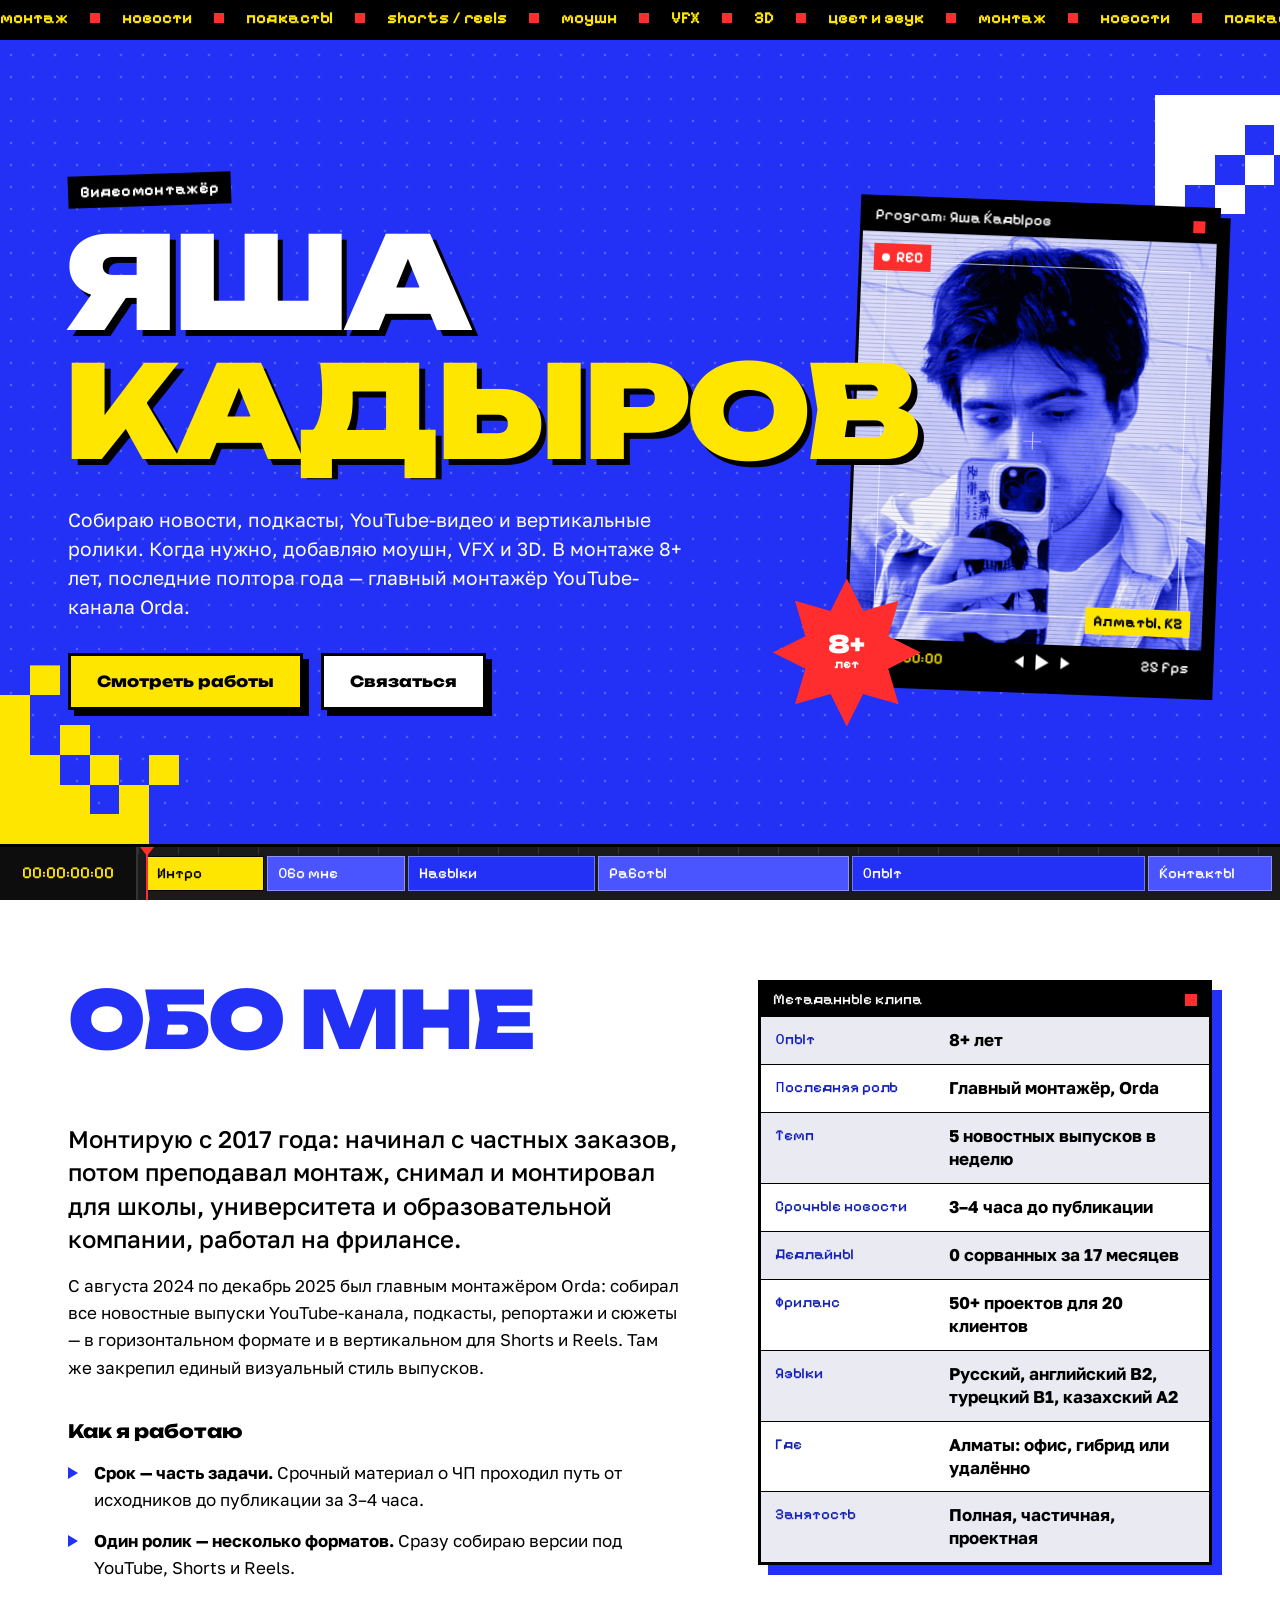
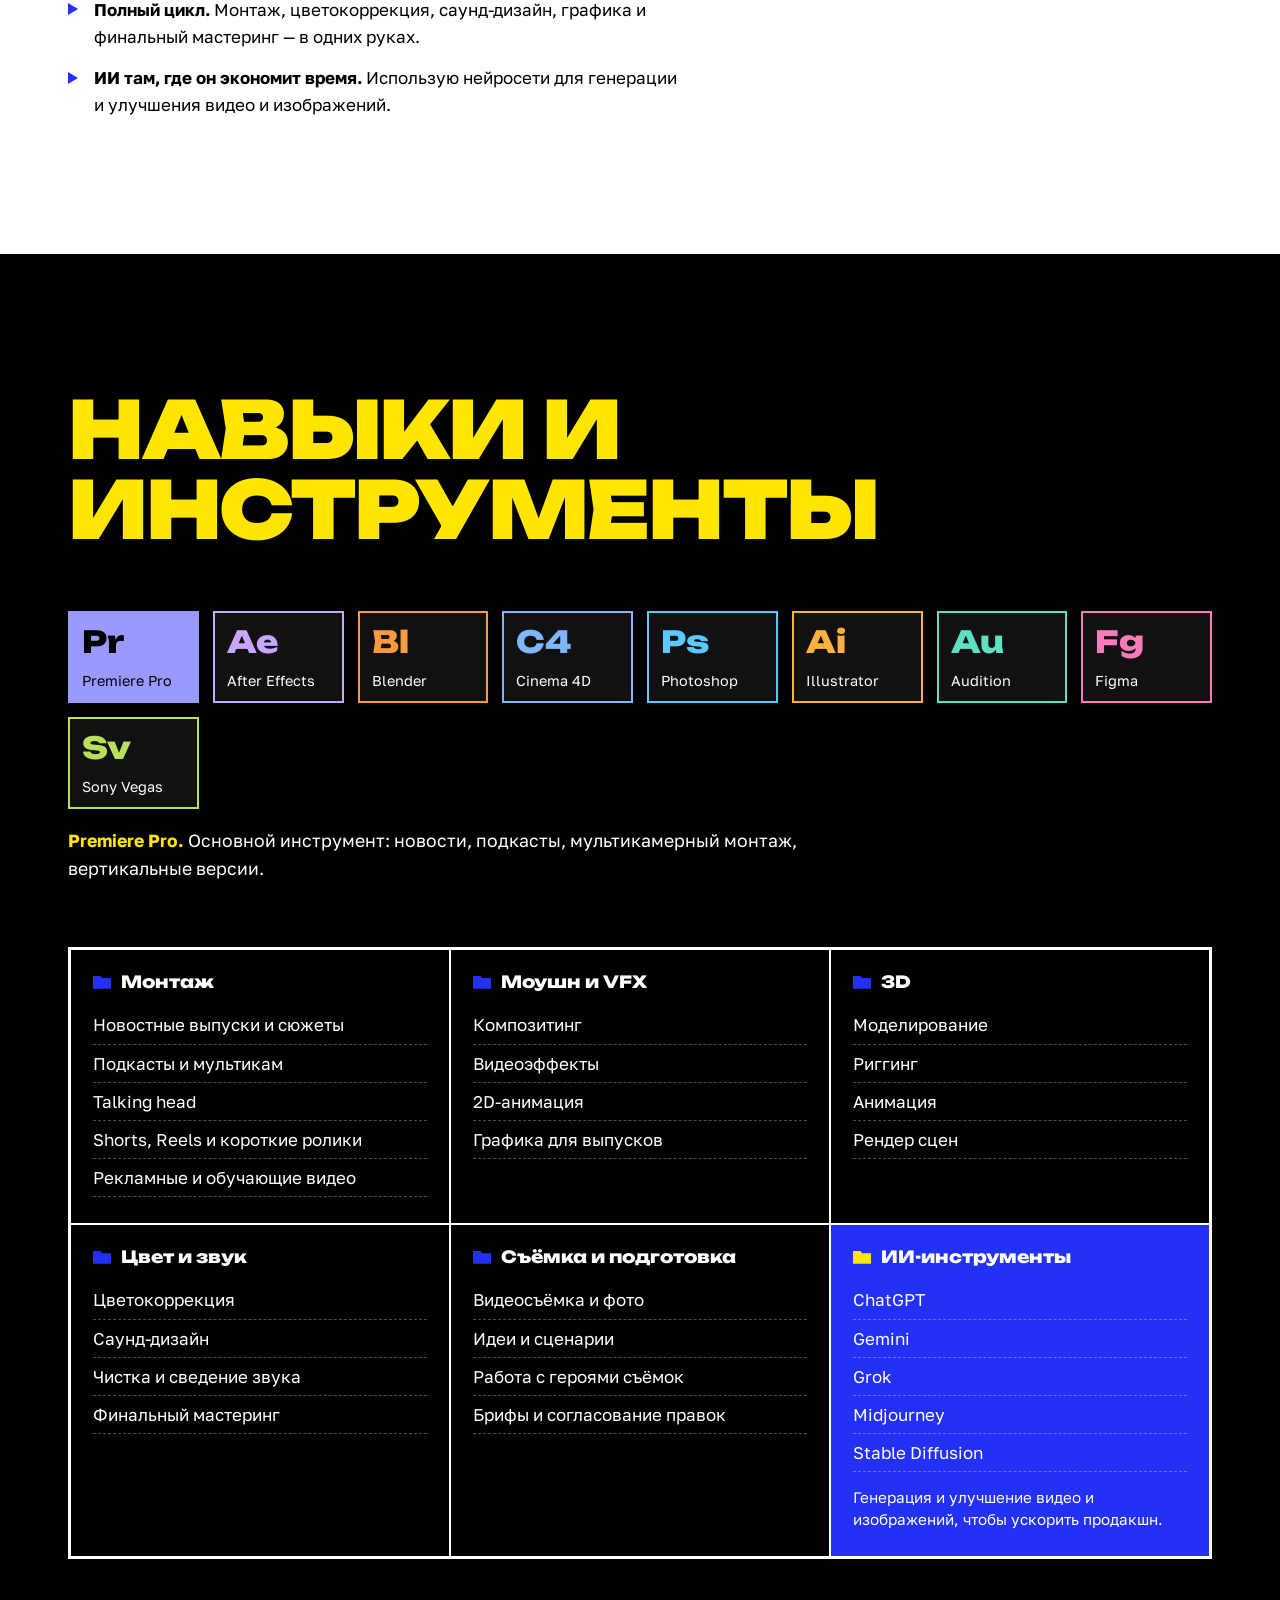
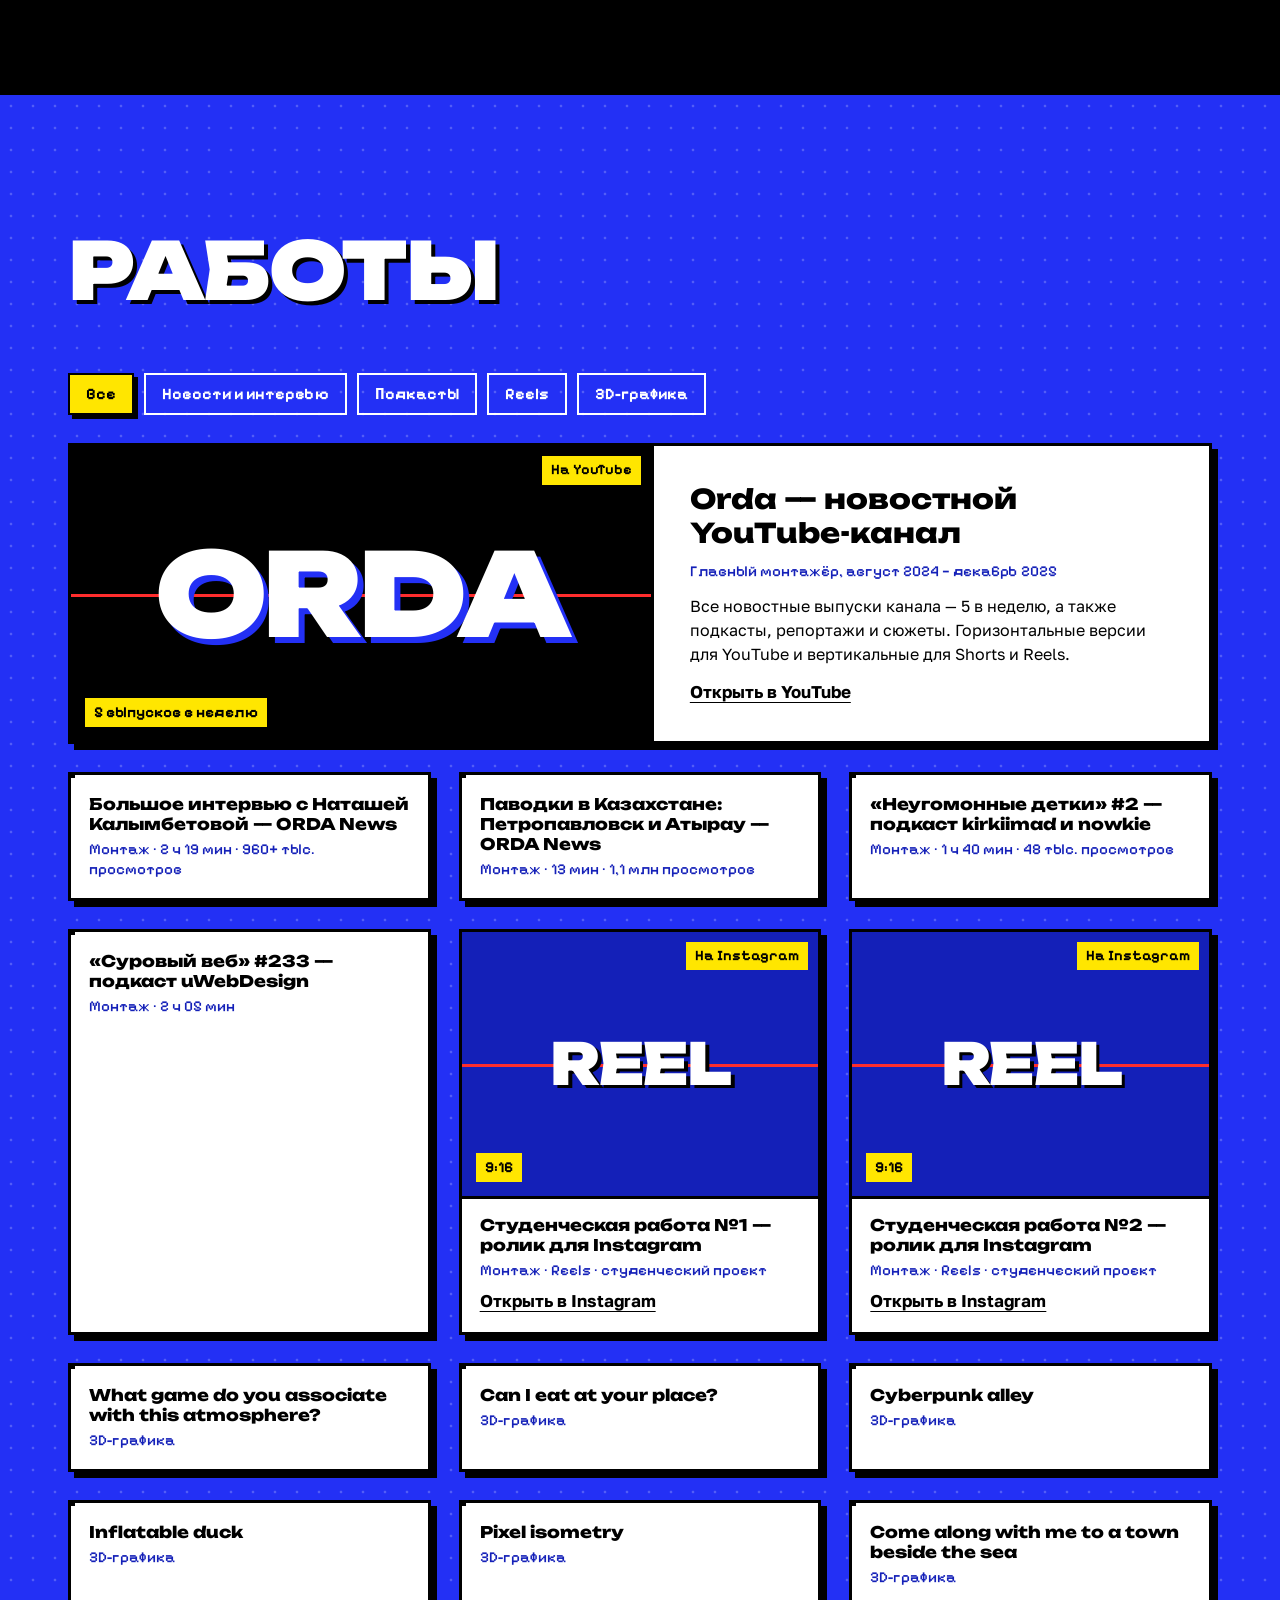
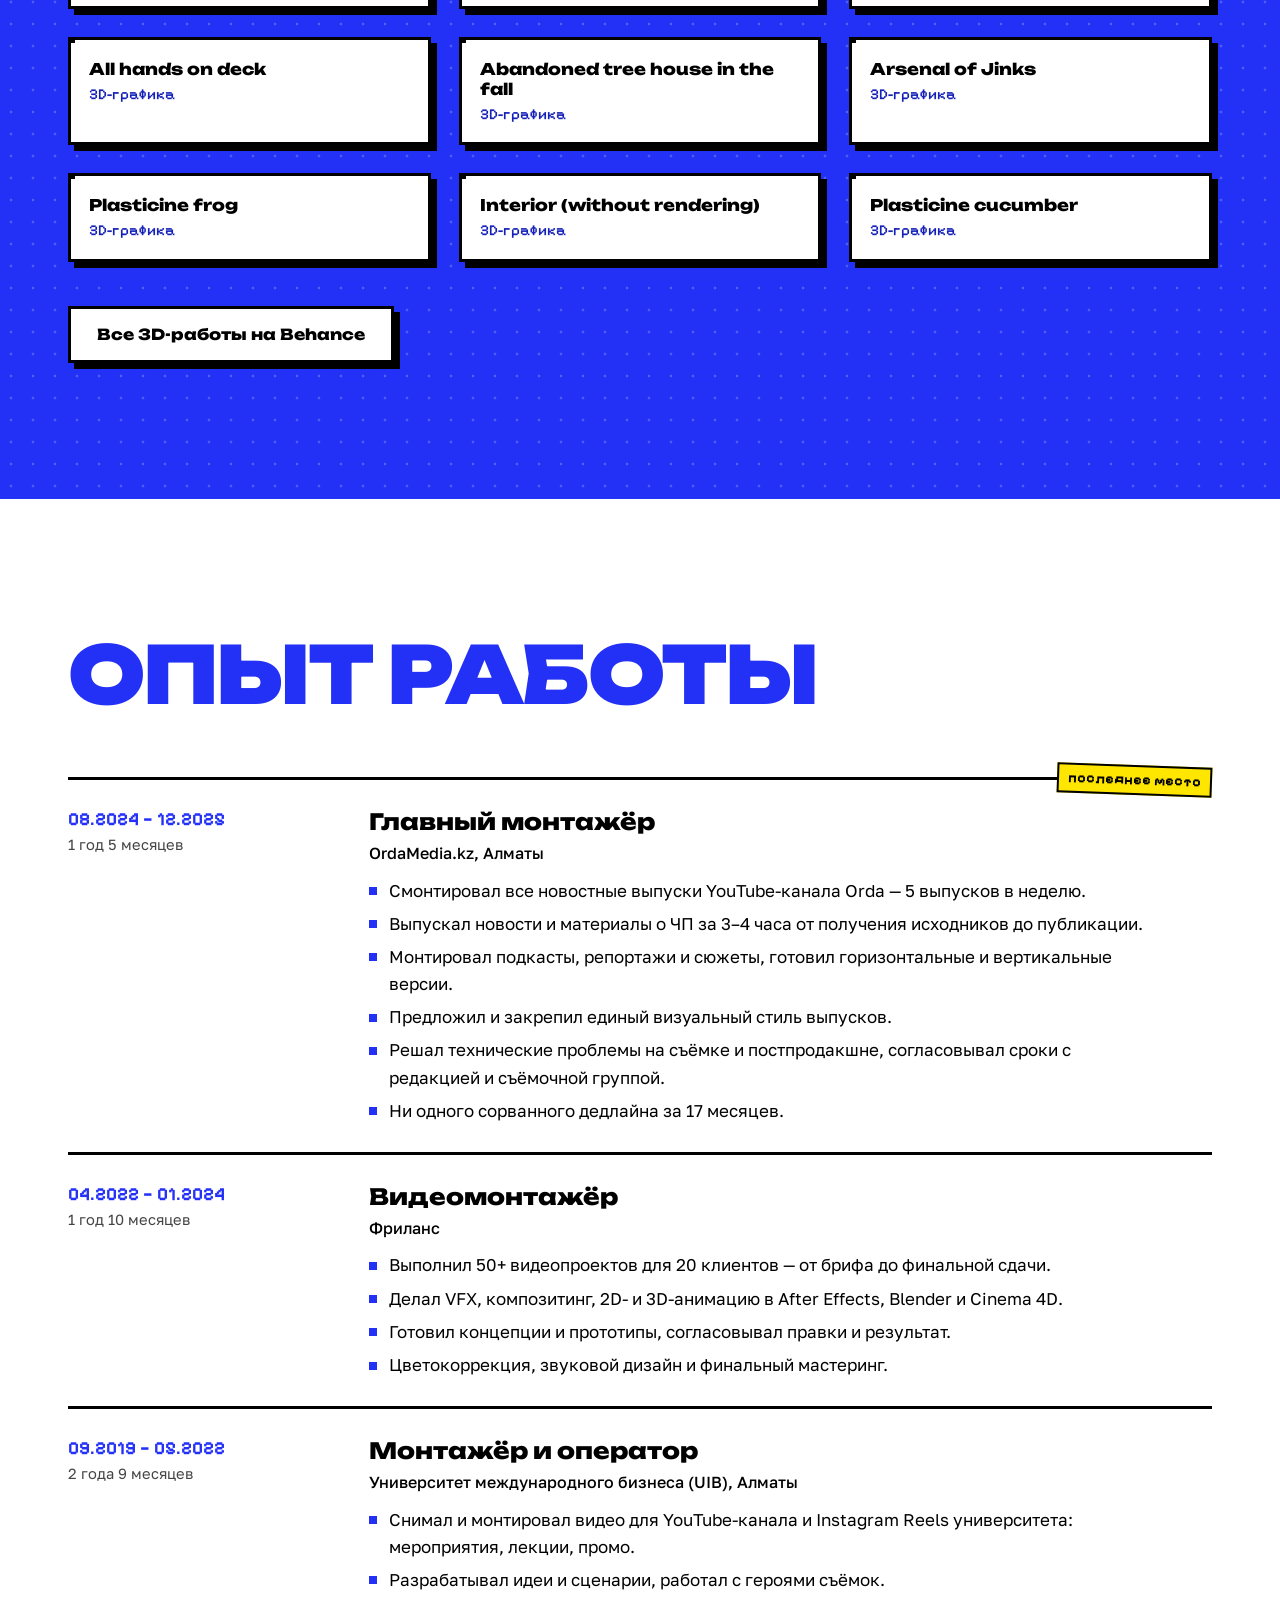
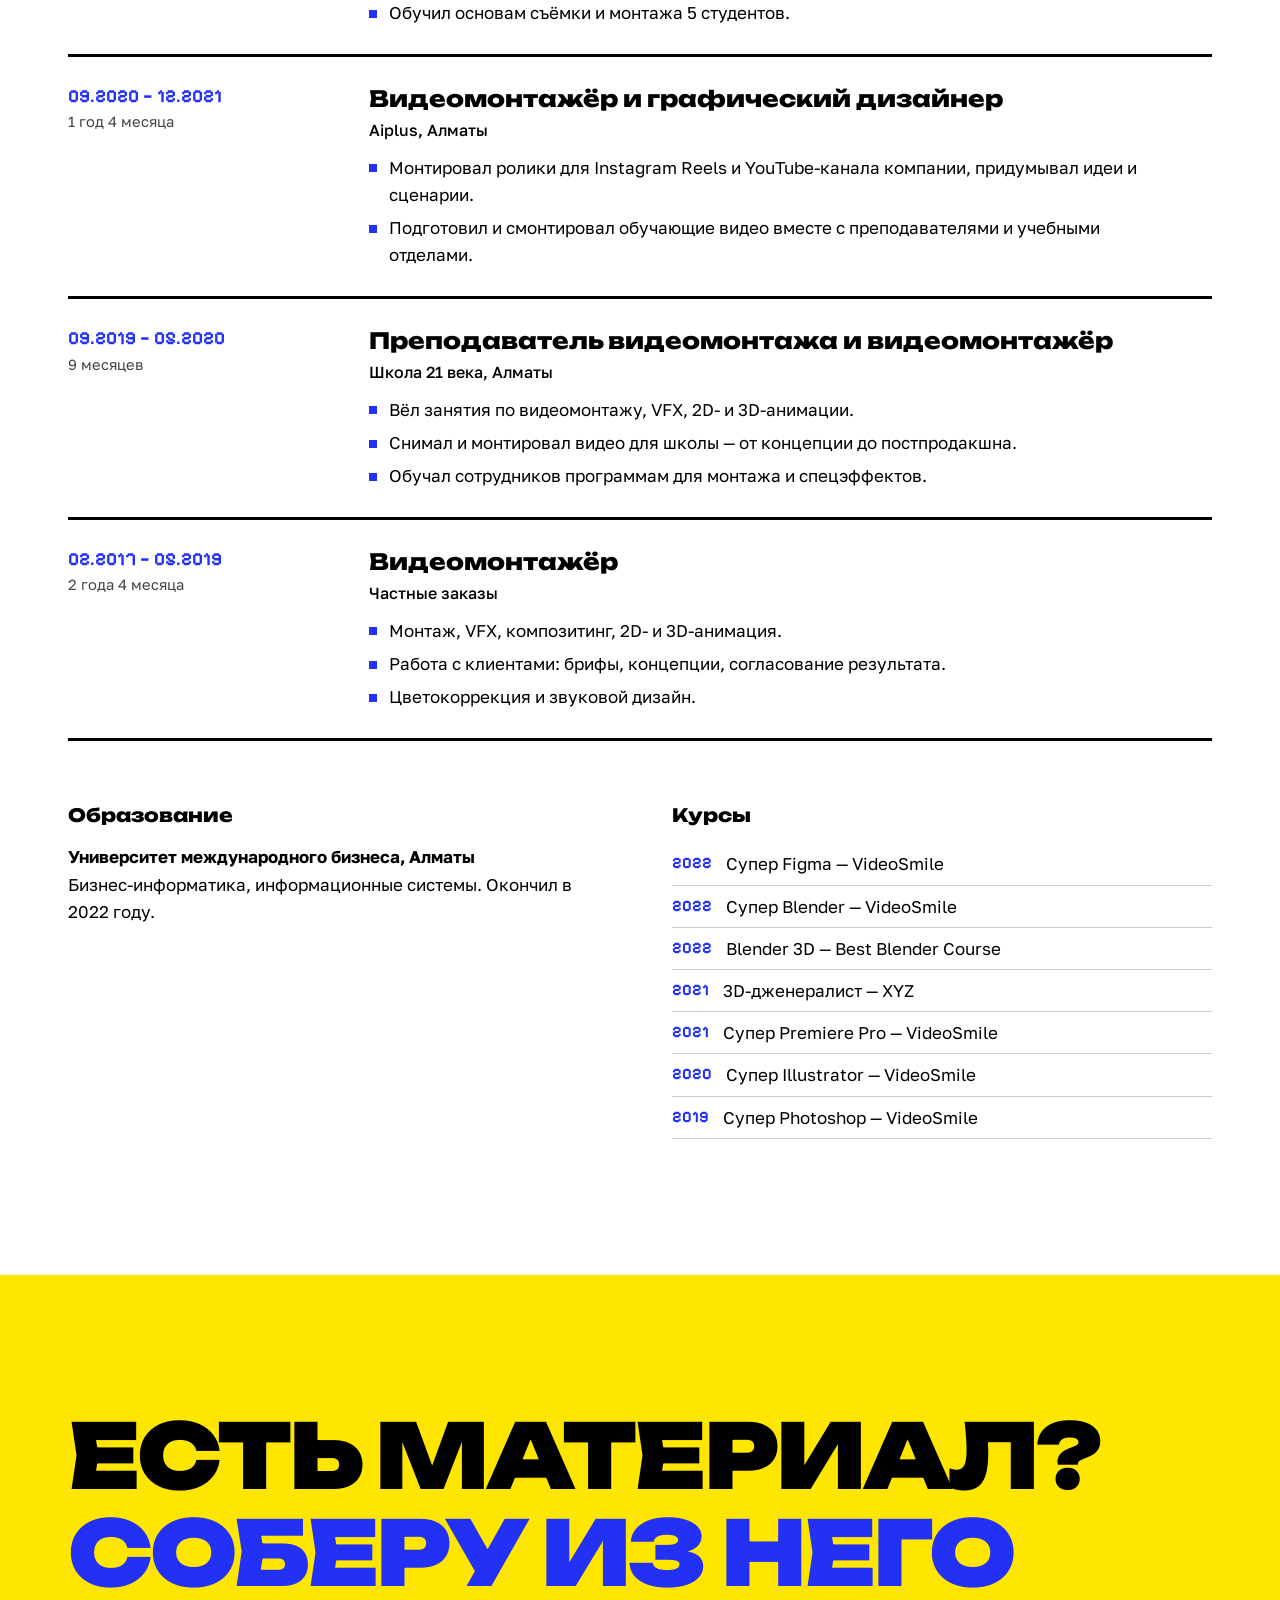
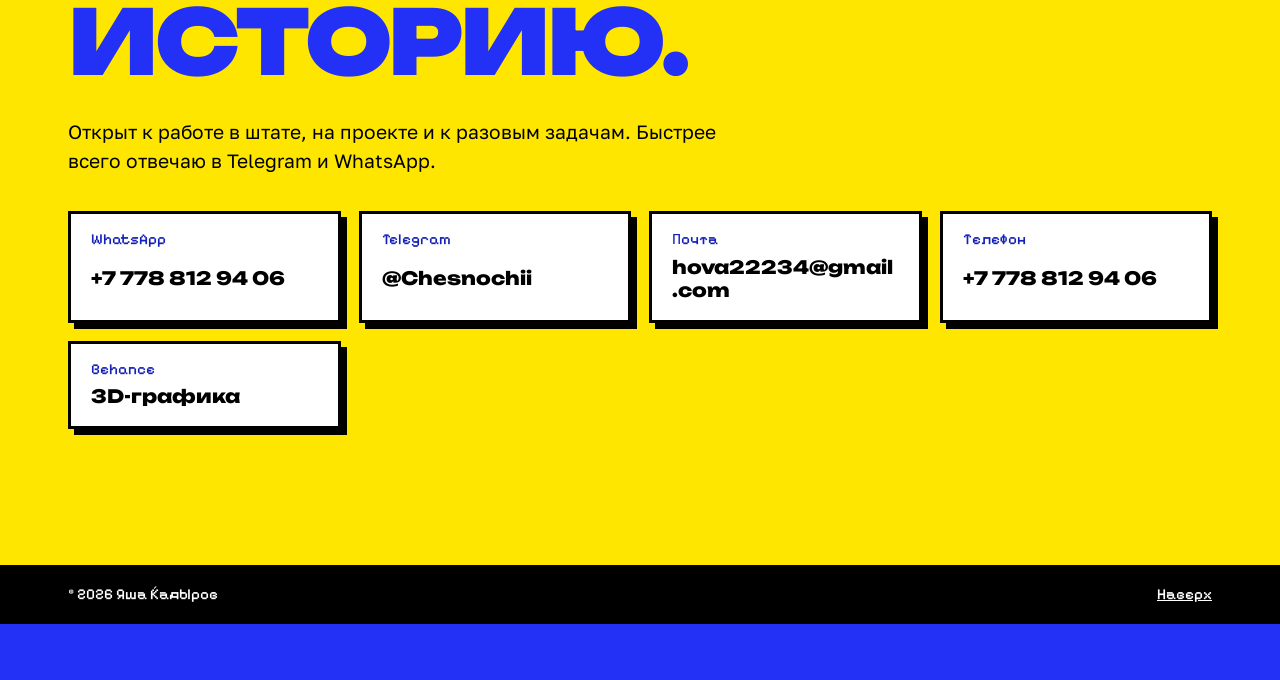
==== index.html @ f899eff4 "Add files via upload" ====
<!DOCTYPE html>
<html lang="ru">
<head>
  <meta charset="utf-8">
  <meta name="viewport" content="width=device-width, initial-scale=1">
  <title>Яша Кадыров — видеомонтажёр, Алматы</title>
  <meta name="description" content="Видеомонтажёр с опытом 8+ лет: новости, подкасты, YouTube, Shorts и Reels, моушн, VFX и 3D. Premiere Pro, After Effects, Blender. Алматы, удалённо.">
  <meta name="author" content="Яша Кадыров">
  <meta name="theme-color" content="#2330F5">

  <!-- После публикации замените https://example.com/ на адрес сайта (см. README, шаг «После публикации») -->
  <link rel="canonical" href="https://example.com/">
  <meta property="og:type" content="website">
  <meta property="og:locale" content="ru_RU">
  <meta property="og:title" content="Яша Кадыров — видеомонтажёр">
  <meta property="og:description" content="Новости, подкасты, YouTube, Shorts и Reels, моушн, VFX и 3D. 8+ лет в монтаже.">
  <meta property="og:url" content="https://example.com/">
  <meta property="og:image" content="https://example.com/assets/img/og.jpg">
  <meta property="og:image:width" content="1200">
  <meta property="og:image:height" content="630">
  <meta name="twitter:card" content="summary_large_image">

  <link rel="icon" href="favicon.svg" type="image/svg+xml">
  <link rel="icon" href="assets/img/favicon-32.png" sizes="32x32" type="image/png">
  <link rel="apple-touch-icon" href="assets/img/apple-touch-icon.png">

  <link rel="preconnect" href="https://fonts.googleapis.com">
  <link rel="preconnect" href="https://fonts.gstatic.com" crossorigin>
  <link href="https://fonts.googleapis.com/css2?family=Golos+Text:wght@400;500;700&family=Pixelify+Sans:wght@500;700&family=Unbounded:wght@500;800;900&display=swap" rel="stylesheet">
  <link rel="stylesheet" href="css/style.css">

  <script type="application/ld+json">
  {
    "@context": "https://schema.org",
    "@type": "Person",
    "name": "Яша Кадыров",
    "alternateName": "Yasha Kadyrov",
    "jobTitle": "Видеомонтажёр",
    "address": { "@type": "PostalAddress", "addressLocality": "Алматы", "addressCountry": "KZ" },
    "knowsLanguage": ["ru", "en", "tr", "kk"],
    "knowsAbout": ["Видеомонтаж", "Adobe Premiere Pro", "Adobe After Effects", "Blender", "Cinema 4D", "VFX", "Цветокоррекция", "Саунд-дизайн"],
    "sameAs": ["https://www.behance.net/yashakadirov", "https://t.me/Chesnochii"]
  }
  </script>
</head>
<body>
  <a class="skip" href="#about">Перейти к содержанию</a>

  <!-- ============ ГЛАВНЫЙ ЭКРАН ============ -->
  <header class="hero" id="top" data-clip="Интро">
    <div class="ticker" aria-hidden="true">
      <div class="ticker-run">
        <span>монтаж</span><i></i><span>новости</span><i></i><span>подкасты</span><i></i><span>shorts / reels</span><i></i><span>моушн</span><i></i><span>VFX</span><i></i><span>3D</span><i></i><span>цвет и звук</span><i></i>
        <span>монтаж</span><i></i><span>новости</span><i></i><span>подкасты</span><i></i><span>shorts / reels</span><i></i><span>моушн</span><i></i><span>VFX</span><i></i><span>3D</span><i></i><span>цвет и звук</span><i></i>
      </div>
    </div>

    <div class="hero-grid wrap">
      <div class="hero-head">
        <p class="tag tag-black hero-role">Видеомонтажёр</p>
        <h1 class="hero-title" id="hero-title">
          <span class="cut"><span>Яша</span></span>
          <span class="cut"><span>Кадыров</span></span>
        </h1>
      </div>

      <div class="hero-copy">
        <p class="hero-lead">Собираю новости, подкасты, YouTube-видео и вертикальные ролики. Когда нужно, добавляю моушн, VFX и 3D. В монтаже 8+ лет, последние полтора года — главный монтажёр YouTube-канала Orda.</p>
        <div class="hero-actions">
          <a class="btn btn-yellow" href="#work">Смотреть работы</a>
          <a class="btn btn-white" href="#contact">Связаться</a>
        </div>
      </div>

      <div class="hero-visual">
        <div class="burst" aria-hidden="true"><span>8+<small>лет</small></span></div>
        <figure class="monitor">
          <div class="win-bar"><span>Program: Яша Кадыров</span><b aria-hidden="true"></b></div>
          <div class="monitor-screen">
            <img src="assets/img/portrait.jpg" width="375" height="500" alt="Яша Кадыров">
            <div class="safe" aria-hidden="true"></div>
            <span class="rec" aria-hidden="true">REC</span>
            <span class="place">Алматы, KZ</span>
          </div>
          <div class="monitor-foot" aria-hidden="true">
            <span class="tc" data-tc>00:00:00:00</span>
            <span class="transport"><i class="t-prev"></i><i class="t-play"></i><i class="t-next"></i></span>
            <span>25 fps</span>
          </div>
        </figure>
        <div class="px px-a" aria-hidden="true"></div>
      </div>
    </div>
    <div class="px px-b" aria-hidden="true"></div>
  </header>

  <main>
    <!-- ============ ОБО МНЕ ============ -->
    <section class="sec sec-white" id="about" data-clip="Обо мне">
      <div class="wrap about-grid">
        <div>
          <h2 class="h2 reveal"><span>Обо мне</span></h2>
          <p class="big">Монтирую с 2017 года: начинал с частных заказов, потом преподавал монтаж, снимал и монтировал для школы, университета и образовательной компании, работал на фрилансе.</p>
          <p>С августа 2024 по декабрь 2025 был главным монтажёром Orda: собирал все новостные выпуски YouTube-канала, подкасты, репортажи и сюжеты — в горизонтальном формате и в вертикальном для Shorts и Reels. Там же закрепил единый визуальный стиль выпусков.</p>

          <h3 class="h3">Как я работаю</h3>
          <ul class="approach">
            <li><b>Срок — часть задачи.</b> Срочный материал о ЧП проходил путь от исходников до публикации за 3–4 часа.</li>
            <li><b>Один ролик — несколько форматов.</b> Сразу собираю версии под YouTube, Shorts и Reels.</li>
            <li><b>Полный цикл.</b> Монтаж, цветокоррекция, саунд-дизайн, графика и финальный мастеринг — в одних руках.</li>
            <li><b>ИИ там, где он экономит время.</b> Использую нейросети для генерации и улучшения видео и изображений.</li>
          </ul>
        </div>

        <aside class="meta reveal" aria-label="Коротко о главном">
          <div class="win-bar"><span>Метаданные клипа</span><b aria-hidden="true"></b></div>
          <dl>
            <div><dt>Опыт</dt><dd>8+ лет</dd></div>
            <div><dt>Последняя роль</dt><dd>Главный монтажёр, Orda</dd></div>
            <div><dt>Темп</dt><dd>5 новостных выпусков в неделю</dd></div>
            <div><dt>Срочные новости</dt><dd>3–4 часа до публикации</dd></div>
            <div><dt>Дедлайны</dt><dd>0 сорванных за 17 месяцев</dd></div>
            <div><dt>Фриланс</dt><dd>50+ проектов для 20 клиентов</dd></div>
            <div><dt>Языки</dt><dd>Русский, английский B2, турецкий B1, казахский A2</dd></div>
            <div><dt>Где</dt><dd>Алматы: офис, гибрид или удалённо</dd></div>
            <div><dt>Занятость</dt><dd>Полная, частичная, проектная</dd></div>
          </dl>
        </aside>
      </div>
    </section>

    <!-- ============ НАВЫКИ ============ -->
    <section class="sec sec-black" id="skills" data-clip="Навыки">
      <div class="wrap">
        <h2 class="h2 reveal"><span>Навыки и инструменты</span></h2>

        <div class="apps" role="group" aria-label="Программы">
          <button class="app" style="--c:#9999FF" data-note="Основной инструмент: новости, подкасты, мультикамерный монтаж, вертикальные версии." aria-pressed="true"><b>Pr</b><span>Premiere Pro</span></button>
          <button class="app" style="--c:#C9A6FF" data-note="Моушн-графика, VFX, композитинг и 2D-анимация." aria-pressed="false"><b>Ae</b><span>After Effects</span></button>
          <button class="app" style="--c:#FF9A3D" data-note="3D: моделирование, риггинг, анимация и рендер." aria-pressed="false"><b>Bl</b><span>Blender</span></button>
          <button class="app" style="--c:#7FB7FF" data-note="3D-анимация и графика для роликов." aria-pressed="false"><b>C4</b><span>Cinema 4D</span></button>
          <button class="app" style="--c:#5CC8FF" data-note="Обложки, графика и обработка кадров." aria-pressed="false"><b>Ps</b><span>Photoshop</span></button>
          <button class="app" style="--c:#FFB13D" data-note="Векторная графика и иллюстрации для видео." aria-pressed="false"><b>Ai</b><span>Illustrator</span></button>
          <button class="app" style="--c:#5FE0C2" data-note="Чистка звука, саунд-дизайн и финальный мастеринг." aria-pressed="false"><b>Au</b><span>Audition</span></button>
          <button class="app" style="--c:#FF7AB8" data-note="Макеты и графика. Прошёл курс «Супер Figma»." aria-pressed="false"><b>Fg</b><span>Figma</span></button>
          <button class="app" style="--c:#B8E05C" data-note="Монтаж: ещё один редактор, в котором работаю уверенно." aria-pressed="false"><b>Sv</b><span>Sony Vegas</span></button>
        </div>
        <p class="app-note" id="app-note" aria-live="polite"><b>Premiere Pro.</b> Основной инструмент: новости, подкасты, мультикамерный монтаж, вертикальные версии.</p>

        <div class="bins">
          <section class="bin">
            <h3>Монтаж</h3>
            <ul>
              <li>Новостные выпуски и сюжеты</li>
              <li>Подкасты и мультикам</li>
              <li>Talking head</li>
              <li>Shorts, Reels и короткие ролики</li>
              <li>Рекламные и обучающие видео</li>
            </ul>
          </section>
          <section class="bin">
            <h3>Моушн и VFX</h3>
            <ul>
              <li>Композитинг</li>
              <li>Видеоэффекты</li>
              <li>2D-анимация</li>
              <li>Графика для выпусков</li>
            </ul>
          </section>
          <section class="bin">
            <h3>3D</h3>
            <ul>
              <li>Моделирование</li>
              <li>Риггинг</li>
              <li>Анимация</li>
              <li>Рендер сцен</li>
            </ul>
          </section>
          <section class="bin">
            <h3>Цвет и звук</h3>
            <ul>
              <li>Цветокоррекция</li>
              <li>Саунд-дизайн</li>
              <li>Чистка и сведение звука</li>
              <li>Финальный мастеринг</li>
            </ul>
          </section>
          <section class="bin">
            <h3>Съёмка и подготовка</h3>
            <ul>
              <li>Видеосъёмка и фото</li>
              <li>Идеи и сценарии</li>
              <li>Работа с героями съёмок</li>
              <li>Брифы и согласование правок</li>
            </ul>
          </section>
          <section class="bin bin-ai">
            <h3>ИИ-инструменты</h3>
            <ul>
              <li>ChatGPT</li>
              <li>Gemini</li>
              <li>Grok</li>
              <li>Midjourney</li>
              <li>Stable Diffusion</li>
            </ul>
            <p>Генерация и улучшение видео и изображений, чтобы ускорить продакшн.</p>
          </section>
        </div>
      </div>
    </section>

    <!-- ============ ПОРТФОЛИО ============ -->
    <section class="sec sec-blue" id="work" data-clip="Работы">
      <div class="wrap">
        <h2 class="h2 reveal"><span>Работы</span></h2>
        <div class="filters" role="group" aria-label="Фильтр работ" id="filters"></div>
        <div class="grid" id="grid">
          <noscript><p>Работы: <a href="https://www.youtube.com/@ORDANews">YouTube-канал Orda</a>, <a href="https://www.behance.net/yashakadirov">3D-графика на Behance</a>.</p></noscript>
        </div>
        <p class="more"><a class="btn btn-white" href="https://www.behance.net/yashakadirov" target="_blank" rel="noopener">Все 3D-работы на Behance</a></p>
      </div>
    </section>

    <!-- ============ ОПЫТ ============ -->
    <section class="sec sec-white" id="experience" data-clip="Опыт">
      <div class="wrap">
        <h2 class="h2 reveal"><span>Опыт работы</span></h2>

        <ol class="jobs">
          <li class="job">
            <div class="job-when"><time>08.2024 — 12.2025</time><span>1 год 5 месяцев</span></div>
            <div class="job-body">
              <h3>Главный монтажёр <span>OrdaMedia.kz, Алматы</span></h3>
              <ul>
                <li>Смонтировал все новостные выпуски YouTube-канала Orda — 5 выпусков в неделю.</li>
                <li>Выпускал новости и материалы о ЧП за 3–4 часа от получения исходников до публикации.</li>
                <li>Монтировал подкасты, репортажи и сюжеты, готовил горизонтальные и вертикальные версии.</li>
                <li>Предложил и закрепил единый визуальный стиль выпусков.</li>
                <li>Решал технические проблемы на съёмке и постпродакшне, согласовывал сроки с редакцией и съёмочной группой.</li>
                <li>Ни одного сорванного дедлайна за 17 месяцев.</li>
              </ul>
            </div>
          </li>
          <li class="job">
            <div class="job-when"><time>04.2022 — 01.2024</time><span>1 год 10 месяцев</span></div>
            <div class="job-body">
              <h3>Видеомонтажёр <span>Фриланс</span></h3>
              <ul>
                <li>Выполнил 50+ видеопроектов для 20 клиентов — от брифа до финальной сдачи.</li>
                <li>Делал VFX, композитинг, 2D- и 3D-анимацию в After Effects, Blender и Cinema 4D.</li>
                <li>Готовил концепции и прототипы, согласовывал правки и результат.</li>
                <li>Цветокоррекция, звуковой дизайн и финальный мастеринг.</li>
              </ul>
            </div>
          </li>
          <li class="job">
            <div class="job-when"><time>09.2019 — 05.2022</time><span>2 года 9 месяцев</span></div>
            <div class="job-body">
              <h3>Монтажёр и оператор <span>Университет международного бизнеса (UIB), Алматы</span></h3>
              <ul>
                <li>Снимал и монтировал видео для YouTube-канала и Instagram Reels университета: мероприятия, лекции, промо.</li>
                <li>Разрабатывал идеи и сценарии, работал с героями съёмок.</li>
                <li>Обучил основам съёмки и монтажа 5 студентов.</li>
              </ul>
            </div>
          </li>
          <li class="job">
            <div class="job-when"><time>09.2020 — 12.2021</time><span>1 год 4 месяца</span></div>
            <div class="job-body">
              <h3>Видеомонтажёр и графический дизайнер <span>Aiplus, Алматы</span></h3>
              <ul>
                <li>Монтировал ролики для Instagram Reels и YouTube-канала компании, придумывал идеи и сценарии.</li>
                <li>Подготовил и смонтировал обучающие видео вместе с преподавателями и учебными отделами.</li>
              </ul>
            </div>
          </li>
          <li class="job">
            <div class="job-when"><time>09.2019 — 05.2020</time><span>9 месяцев</span></div>
            <div class="job-body">
              <h3>Преподаватель видеомонтажа и видеомонтажёр <span>Школа 21 века, Алматы</span></h3>
              <ul>
                <li>Вёл занятия по видеомонтажу, VFX, 2D- и 3D-анимации.</li>
                <li>Снимал и монтировал видео для школы — от концепции до постпродакшна.</li>
                <li>Обучал сотрудников программам для монтажа и спецэффектов.</li>
              </ul>
            </div>
          </li>
          <li class="job">
            <div class="job-when"><time>02.2017 — 05.2019</time><span>2 года 4 месяца</span></div>
            <div class="job-body">
              <h3>Видеомонтажёр <span>Частные заказы</span></h3>
              <ul>
                <li>Монтаж, VFX, композитинг, 2D- и 3D-анимация.</li>
                <li>Работа с клиентами: брифы, концепции, согласование результата.</li>
                <li>Цветокоррекция и звуковой дизайн.</li>
              </ul>
            </div>
          </li>
        </ol>

        <div class="edu">
          <div>
            <h3 class="h3">Образование</h3>
            <p><b>Университет международного бизнеса, Алматы</b><br>Бизнес-информатика, информационные системы. Окончил в 2022 году.</p>
          </div>
          <div>
            <h3 class="h3">Курсы</h3>
            <ul class="courses">
              <li><time>2022</time> Супер Figma — VideoSmile</li>
              <li><time>2022</time> Супер Blender — VideoSmile</li>
              <li><time>2022</time> Blender 3D — Best Blender Course</li>
              <li><time>2021</time> 3D-дженералист — XYZ</li>
              <li><time>2021</time> Супер Premiere Pro — VideoSmile</li>
              <li><time>2020</time> Супер Illustrator — VideoSmile</li>
              <li><time>2019</time> Супер Photoshop — VideoSmile</li>
            </ul>
          </div>
        </div>
      </div>
    </section>

    <!-- ============ КОНТАКТЫ ============ -->
    <section class="sec sec-yellow" id="contact" data-clip="Контакты">
      <div class="wrap">
        <h2 class="contact-title reveal"><span>Есть материал?</span> <span>Соберу из него историю.</span></h2>
        <p class="contact-lead">Открыт к работе в штате, на проекте и к разовым задачам. Быстрее всего отвечаю в Telegram и WhatsApp.</p>
        <div class="contact-list" id="contacts"></div>
      </div>
    </section>
  </main>

  <footer class="foot">
    <div class="wrap">
      <span>© <span id="year">2026</span> Яша Кадыров</span>
      <a href="#top">Наверх</a>
    </div>
  </footer>

  <!-- ============ ТАЙМЛАЙН-НАВИГАЦИЯ ============ -->
  <nav class="tl" aria-label="Разделы сайта">
    <span class="tl-tc" data-tc aria-hidden="true">00:00:00:00</span>
    <div class="tl-track" id="tl-track">
      <div class="tl-playhead" id="tl-playhead" aria-hidden="true"></div>
    </div>
    <button class="tl-menu-btn" id="tl-menu-btn" aria-expanded="false" aria-controls="tl-menu">Разделы</button>
    <div class="tl-menu" id="tl-menu" hidden></div>
  </nav>

  <!-- ============ ПРОСМОТР РАБОТЫ ============ -->
  <dialog class="lb" id="lb" aria-labelledby="lb-title">
    <div class="win-bar"><span id="lb-title">Просмотр</span><button class="lb-close" id="lb-close" aria-label="Закрыть">×</button></div>
    <div class="lb-media" id="lb-media"></div>
    <div class="lb-info">
      <p id="lb-role"></p>
      <a class="btn btn-yellow" id="lb-link" target="_blank" rel="noopener">Открыть оригинал</a>
    </div>
  </dialog>

  <script src="js/data.js"></script>
  <script src="js/main.js"></script>
</body>
</html>
---- css/style.css ----
/* ==========================================================
   Яша Кадыров — портфолио
   Палитра: кобальт, чёрный, белый, жёлтый сигнал, красная метка
   Шрифты: Unbounded (заголовки), Golos Text (текст),
           Pixelify Sans (таймкоды и подписи интерфейса)
   ========================================================== */

:root {
  --blue: #2330F5;
  --blue-deep: #1420B8;
  --black: #000;
  --white: #fff;
  --yellow: #FFE600;
  --red: #FF2D2D;
  --grey: #E9EAF2;

  --f-display: "Unbounded", "Arial Black", "Segoe UI", sans-serif;
  --f-text: "Golos Text", "Segoe UI", Roboto, Arial, sans-serif;
  --f-pixel: "Pixelify Sans", "Courier New", monospace;

  --wrap: 1240px;
  --pad: clamp(18px, 4vw, 48px);
  --tl-h: 56px;
  --hard: 6px 6px 0 var(--black);
}

*, *::before, *::after { box-sizing: border-box; }
html { scroll-behavior: smooth; scroll-padding-bottom: var(--tl-h); }
body {
  margin: 0;
  padding-bottom: var(--tl-h);
  font: 400 1.0625rem/1.6 var(--f-text);
  color: var(--black);
  background: var(--blue);
  -webkit-font-smoothing: antialiased;
  overflow-x: hidden;
}
img { max-width: 100%; display: block; }
a { color: inherit; }
h1, h2, h3, p, ul, ol, dl, dd, figure { margin: 0; }
ul, ol { padding: 0; list-style: none; }
button { font: inherit; color: inherit; cursor: pointer; }
:focus-visible { outline: 3px solid var(--yellow); outline-offset: 3px; }
.sec-yellow :focus-visible, .sec-white :focus-visible { outline-color: var(--blue); }

.wrap { width: min(100%, var(--wrap)); margin-inline: auto; padding-inline: var(--pad); }
.skip { position: absolute; left: -999px; top: 0; background: var(--yellow); padding: 10px 16px; z-index: 100; }
.skip:focus { left: 0; }

/* ---------- общие детали ---------- */
.tag { display: inline-block; font: 700 1rem/1 var(--f-pixel); padding: 8px 12px; letter-spacing: .02em; }
.tag-black { background: var(--black); color: var(--white); }

.btn {
  display: inline-block; text-decoration: none;
  font: 800 .95rem/1 var(--f-display);
  padding: 18px 26px;
  border: 3px solid var(--black);
  box-shadow: var(--hard);
  transition: transform .12s, box-shadow .12s;
}
.btn-yellow { background: var(--yellow); color: var(--black); }
.btn-white { background: var(--white); color: var(--black); }
.btn:hover { transform: translate(3px, 3px); box-shadow: 3px 3px 0 var(--black); }
.btn:active { transform: translate(6px, 6px); box-shadow: 0 0 0 var(--black); }

/* заголовок окна в духе старых интерфейсов */
.win-bar {
  display: flex; justify-content: space-between; align-items: center; gap: 12px;
  background: var(--black); color: var(--white);
  font: 500 .95rem/1 var(--f-pixel);
  padding: 9px 12px;
}
.win-bar b { width: 12px; height: 12px; background: var(--red); flex: none; }

/* пиксельная «лесенка» — рисуется маской, цвет берётся из color */
.px {
  width: clamp(90px, 14vw, 180px); aspect-ratio: 1;
  background: currentColor;
  -webkit-mask: url(../assets/img/pixels.svg) center/contain no-repeat;
          mask: url(../assets/img/pixels.svg) center/contain no-repeat;
  position: absolute; pointer-events: none;
}

/* ---------- бегущая строка ---------- */
.ticker { background: var(--black); color: var(--yellow); overflow: hidden; border-bottom: 3px solid var(--black); }
.ticker-run { display: flex; align-items: center; gap: 22px; width: max-content; padding: 10px 0; animation: run 38s linear infinite; font: 700 1.05rem/1 var(--f-pixel); white-space: nowrap; }
.ticker-run i { width: 10px; height: 10px; background: var(--red); flex: none; }
@keyframes run { to { transform: translateX(-50%); } }

/* ---------- главный экран ---------- */
.hero {
  position: relative; color: var(--white);
  background:
    radial-gradient(rgba(255,255,255,.22) 1.5px, transparent 1.6px) 0 0/22px 22px,
    var(--blue);
  min-height: calc(100svh - var(--tl-h));
  display: flex; flex-direction: column;
  overflow: hidden;
}
.hero-grid {
  flex: 1; display: grid; align-content: center;
  grid-template-columns: minmax(0, 1fr) minmax(260px, 360px);
  column-gap: clamp(24px, 5vw, 72px);
  padding-block: clamp(32px, 6vh, 72px);
  position: relative; z-index: 1;
}
/* Заголовок идёт во всю ширину и заходит на монитор справа */
.hero-head { grid-column: 1 / -1; grid-row: 1; position: relative; z-index: 2; pointer-events: none; }
.hero-copy { grid-column: 1; grid-row: 2; position: relative; z-index: 2; }
.hero-role { margin-bottom: 14px; transform: rotate(-2deg); }
.hero-title {
  /* точный размер подбирает js/main.js (fitTitle), это значение — запасное */
  font: 900 clamp(2.4rem, 11.4vw, 10.5rem)/.9 var(--f-display);
  text-transform: uppercase; letter-spacing: -.035em;
  text-shadow: .045em .045em 0 var(--black);
  margin-left: -.03em;
}
.hero-title .cut { display: block; padding: .03em 0 .08em; }
.hero-title .cut > span { display: inline-block; white-space: nowrap; }
.hero-title .cut:nth-child(2) { color: var(--yellow); }
.hero-lead { max-width: 33em; margin-top: clamp(16px, 3vh, 28px); font-size: clamp(1.05rem, 1.5vw, 1.25rem); line-height: 1.5; }
.hero-actions { display: flex; flex-wrap: wrap; gap: 18px; margin-top: clamp(20px, 3.5vh, 32px); }

.hero-visual { grid-column: 2; grid-row: 1 / span 2; align-self: center; position: relative; z-index: 1; justify-self: end; width: 100%; }
.monitor { border: 3px solid var(--black); background: var(--black); box-shadow: 10px 10px 0 var(--black); transform: rotate(2.2deg); position: relative; z-index: 1; }
.monitor-screen { position: relative; aspect-ratio: 4 / 4.6; overflow: hidden; background: var(--blue-deep); }
.monitor-screen img { width: 100%; height: 100%; object-fit: cover; object-position: 50% 12%; filter: grayscale(1) contrast(1.15); mix-blend-mode: luminosity; opacity: .95; }
.monitor-screen::after { /* развёртка экрана */
  content: ""; position: absolute; inset: 0; pointer-events: none;
  background: repeating-linear-gradient(to bottom, rgba(0,0,0,.16) 0 1px, transparent 1px 4px);
}
.safe { position: absolute; inset: 7%; border: 1px solid rgba(255,255,255,.7); pointer-events: none; }
.safe::before, .safe::after { content: ""; position: absolute; background: rgba(255,255,255,.7); }
.safe::before { left: 50%; top: calc(50% - 9px); width: 1px; height: 18px; }
.safe::after { top: 50%; left: calc(50% - 9px); height: 1px; width: 18px; }
.rec, .place { position: absolute; z-index: 1; font: 700 .95rem/1 var(--f-pixel); padding: 6px 8px; }
.rec { top: 12px; left: 12px; background: var(--red); color: var(--white); }
.rec::before { content: ""; display: inline-block; width: 8px; height: 8px; border-radius: 50%; background: var(--white); margin-right: 6px; animation: blink 1.2s steps(2) infinite; }
.place { bottom: 12px; right: 12px; background: var(--yellow); color: var(--black); }
@keyframes blink { 50% { opacity: 0; } }
.monitor-foot { display: flex; justify-content: space-between; align-items: center; padding: 10px 12px; color: var(--white); font: 500 .95rem/1 var(--f-pixel); }
.tc { color: var(--yellow); font-variant-numeric: tabular-nums; }
.transport { display: flex; gap: 12px; align-items: center; }
.transport i { display: block; border-style: solid; border-color: transparent; }
.t-play { border-width: 8px 0 8px 13px; border-left-color: var(--white) !important; }
.t-prev { border-width: 6px 9px 6px 0; border-right-color: var(--white) !important; }
.t-next { border-width: 6px 0 6px 9px; border-left-color: var(--white) !important; }

.burst {
  position: absolute; z-index: 2; left: -22%; bottom: -9%;
  width: clamp(104px, 12vw, 148px); aspect-ratio: 1;
  background: var(--red); color: var(--white);
  clip-path: polygon(50% 0, 61% 22%, 85% 15%, 78% 39%, 100% 50%, 78% 61%, 85% 85%, 61% 78%, 50% 100%, 39% 78%, 15% 85%, 22% 61%, 0 50%, 22% 39%, 15% 15%, 39% 22%);
  display: grid; place-items: center; text-align: center;
  animation: spin 22s linear infinite;
}
.burst span { font: 900 1.5rem/1 var(--f-display); animation: spin 22s linear infinite reverse; }
.burst small { display: block; font: 700 .85rem/1.2 var(--f-pixel); }
@keyframes spin { to { rotate: 360deg; } }

.px-a { color: var(--white); right: -34%; top: -22%; transform: translateY(calc(var(--sy, 0) * -.12px)); }
.px-b { color: var(--yellow); left: 0; bottom: 0; transform: scaleY(-1) translateY(calc(var(--sy, 0) * .1px)); }

/* монтажная «склейка» заголовка при загрузке */
.js .hero-title .cut { clip-path: inset(0 100% 0 0); animation: wipe .55s cubic-bezier(.7,0,.2,1) forwards; }
.js .hero-title .cut:nth-child(2) { animation-delay: .22s; }
.js .hero-role, .js .hero-lead, .js .hero-actions, .js .hero-visual { opacity: 0; animation: cutin .01s linear forwards; }
.js .hero-role { animation-delay: .1s; }
.js .hero-visual { animation-delay: .55s; }
.js .hero-lead { animation-delay: .75s; }
.js .hero-actions { animation-delay: .9s; }
@keyframes wipe { to { clip-path: inset(0 0 0 0); } }
@keyframes cutin { to { opacity: 1; } }

/* ---------- секции ---------- */
.sec { position: relative; padding-block: clamp(64px, 11vw, 136px); }
.sec-white { background: var(--white); }
.sec-black { background: var(--black); color: var(--white); }
.sec-blue {
  color: var(--white);
  background: radial-gradient(rgba(255,255,255,.22) 1.5px, transparent 1.6px) 0 0/22px 22px, var(--blue);
}
.sec-yellow { background: var(--yellow); }

.h2 {
  font: 900 clamp(2rem, 6.2vw, 5rem)/1 var(--f-display);
  text-transform: uppercase; letter-spacing: -.03em;
  margin-bottom: clamp(28px, 5vw, 56px);
}
.sec-white .h2 { color: var(--blue); }
.sec-blue .h2 { text-shadow: .05em .05em 0 var(--black); }
.sec-black .h2 { color: var(--yellow); }
.h3 { font: 800 1.15rem/1.2 var(--f-display); margin: 40px 0 16px; }

/* появление заголовков: шторка слева направо, как у клипа на таймлайне */
.js .reveal > span { display: inline-block; clip-path: inset(0 100% 0 0); transition: clip-path .6s cubic-bezier(.7,0,.2,1); padding: 0 .08em .08em 0; }
.js .reveal.in > span { clip-path: inset(0 0 0 0); }
.js .reveal > span:nth-child(2) { transition-delay: .15s; }
.js .meta.reveal { opacity: 0; translate: 0 24px; transition: opacity .5s, translate .5s; }
.js .meta.reveal.in { opacity: 1; translate: 0 0; }

/* ---------- обо мне ---------- */
.about-grid { display: grid; grid-template-columns: minmax(0, 1.15fr) minmax(300px, .85fr); gap: clamp(32px, 6vw, 88px); align-items: start; }
.about-grid p { max-width: 38em; }
.about-grid p + p { margin-top: 16px; }
.big { font-size: clamp(1.2rem, 2vw, 1.5rem); line-height: 1.4; font-weight: 500; }
.approach { display: grid; gap: 14px; max-width: 40em; }
.approach li { padding-left: 26px; position: relative; }
.approach li::before { content: ""; position: absolute; left: 0; top: .45em; border: 6px solid transparent; border-left: 10px solid var(--blue); }

.meta { border: 3px solid var(--black); box-shadow: 10px 10px 0 var(--blue); background: var(--white); position: sticky; top: 24px; }
.meta dl > div { display: grid; grid-template-columns: 9.5em 1fr; gap: 12px; padding: 12px 14px; border-top: 1px solid var(--black); }
.meta dl > div:nth-child(odd) { background: var(--grey); }
.meta dt { font: 500 .95rem/1.4 var(--f-pixel); color: var(--blue-deep); }
.meta dd { font-weight: 700; line-height: 1.35; }

/* ---------- навыки ---------- */
.apps { display: grid; grid-template-columns: repeat(auto-fill, minmax(118px, 1fr)); gap: 14px; }
.app {
  background: #111; border: 2px solid var(--c); color: var(--white);
  padding: 14px 12px 12px; text-align: left;
  display: grid; gap: 14px;
  transition: transform .12s, background .12s, color .12s;
}
.app b { font: 800 1.9rem/1 var(--f-display); color: var(--c); }
.app span { font-size: .9rem; line-height: 1.2; }
.app:hover { transform: translateY(-4px); }
.app[aria-pressed="true"] { background: var(--c); color: var(--black); }
.app[aria-pressed="true"] b { color: var(--black); }
.app-note { margin-top: 18px; min-height: 3.2em; max-width: 44em; font-size: 1.1rem; }
.app-note b { color: var(--yellow); }

.bins { margin-top: clamp(36px, 6vw, 64px); display: grid; grid-template-columns: repeat(3, minmax(0, 1fr)); gap: 0; border: 2px solid var(--white); }
.bin { padding: 22px 22px 26px; border: 1px solid var(--white); }
.bin h3 { font: 800 1.05rem/1.2 var(--f-display); margin-bottom: 14px; display: flex; align-items: center; gap: 10px; }
.bin h3::before { content: ""; width: 18px; height: 13px; background: var(--blue); clip-path: polygon(0 0, 40% 0, 50% 18%, 100% 18%, 100% 100%, 0 100%); flex: none; }
.bin li { padding: 5px 0; border-bottom: 1px dashed rgba(255,255,255,.3); }
.bin-ai { background: var(--blue); }
.bin-ai h3::before { background: var(--yellow); }
.bin-ai p { margin-top: 14px; font-size: .95rem; line-height: 1.45; }

/* ---------- работы ---------- */
.filters { display: flex; flex-wrap: wrap; gap: 10px; margin-bottom: 28px; }
.filter { font: 700 1rem/1 var(--f-pixel); padding: 11px 16px; background: transparent; color: var(--white); border: 2px solid var(--white); }
.filter:hover { background: rgba(255,255,255,.15); }
.filter[aria-pressed="true"] { background: var(--yellow); color: var(--black); border-color: var(--black); box-shadow: 4px 4px 0 var(--black); }

.grid { display: grid; grid-template-columns: repeat(3, minmax(0, 1fr)); gap: clamp(16px, 2.4vw, 28px); }
.card {
  display: flex; flex-direction: column; text-align: left; padding: 0;
  background: var(--white); color: var(--black);
  border: 3px solid var(--black); box-shadow: var(--hard);
  text-decoration: none;
  transition: transform .14s, box-shadow .14s;
}
.card:hover, .card:focus-visible { transform: translate(-4px, -4px); box-shadow: 10px 10px 0 var(--black); }
.card-wide { grid-column: span 3; flex-direction: row; }
.card-media { position: relative; aspect-ratio: 4 / 3; background: var(--blue-deep); overflow: hidden; border-bottom: 3px solid var(--black); }
.card-wide .card-media { flex: 1.2; aspect-ratio: auto; min-height: 280px; border-bottom: 0; border-right: 3px solid var(--black); }
.card-media img { width: 100%; height: 100%; object-fit: cover; transition: scale .35s; }
.card:hover .card-media img { scale: 1.05; }
.card-media.is-empty { background: repeating-linear-gradient(135deg, var(--blue-deep) 0 14px, var(--blue) 14px 28px); }
.card-cover { position: absolute; inset: 0; display: grid; place-items: center; background: var(--black); color: var(--white); font: 900 clamp(3rem, 9vw, 7.5rem)/1 var(--f-display); letter-spacing: -.04em; overflow: hidden; }
.card-cover::before { content: ""; position: absolute; left: 0; right: 0; top: 50%; height: 3px; background: var(--red); }
.card-cover[data-badge]::after { content: attr(data-badge); position: absolute; left: 14px; bottom: 14px; background: var(--yellow); color: var(--black); font: 700 .95rem/1 var(--f-pixel); padding: 7px 9px; letter-spacing: 0; }
.card-cover span { position: relative; text-shadow: .05em .05em 0 var(--blue); }
.card:not(.card-wide) .card-cover { font-size: clamp(2rem, 5vw, 3.6rem); background: var(--blue-deep); }
.card:not(.card-wide) .card-cover span { text-shadow: .06em .06em 0 var(--black); }
/* подпись действия видна всегда: на телефоне нет наведения */
.card-open { position: absolute; right: 10px; top: 10px; background: var(--yellow); color: var(--black); font: 700 .9rem/1 var(--f-pixel); padding: 7px 9px; }
.card-body { padding: 16px 18px 18px; display: grid; gap: 6px; align-content: start; }
.card-wide .card-body { flex: 1; padding: clamp(20px, 3vw, 36px); gap: 12px; align-content: center; }
.card-title { font: 800 1rem/1.25 var(--f-display); }
.card-wide .card-title { font-size: clamp(1.2rem, 2.2vw, 1.7rem); }
.card-role { font: 500 .95rem/1.3 var(--f-pixel); color: var(--blue-deep); }
.card-text { font-size: 1rem; line-height: 1.5; }
.card-go { font-weight: 700; text-decoration: underline; text-underline-offset: 4px; }
.more { margin-top: clamp(28px, 4vw, 44px); }

/* ---------- опыт ---------- */
.jobs { border-top: 3px solid var(--black); }
.job { display: grid; grid-template-columns: minmax(170px, 250px) 1fr; gap: clamp(16px, 4vw, 56px); padding: 28px 0; border-bottom: 3px solid var(--black); position: relative; }
.job-when time { display: block; font: 700 1.15rem/1.2 var(--f-pixel); color: var(--blue); font-variant-numeric: tabular-nums; }
.job-when span { font-size: .92rem; color: #444; }
.job-body h3 { font: 800 clamp(1.1rem, 1.9vw, 1.4rem)/1.25 var(--f-display); margin-bottom: 12px; }
.job-body h3 span { display: block; font: 500 1rem/1.4 var(--f-text); margin-top: 6px; }
.job-body ul { display: grid; gap: 6px; max-width: 46em; }
.job-body li { padding-left: 20px; position: relative; }
.job-body li::before { content: ""; position: absolute; left: 0; top: .62em; width: 8px; height: 8px; background: var(--blue); }
.job:first-child::after { content: "последнее место"; position: absolute; right: 0; top: -15px; background: var(--yellow); border: 2px solid var(--black); font: 700 .9rem/1 var(--f-pixel); padding: 6px 9px; rotate: 2deg; }

.edu { display: grid; grid-template-columns: 1fr 1fr; gap: clamp(24px, 5vw, 64px); margin-top: 24px; }
.courses li { display: flex; gap: 14px; padding: 7px 0; border-bottom: 1px solid #ccc; }
.courses time { font: 700 1rem/1.6 var(--f-pixel); color: var(--blue); flex: none; }

/* ---------- контакты ---------- */
.contact-title { font: 900 clamp(2rem, 7vw, 5.6rem)/1 var(--f-display); text-transform: uppercase; letter-spacing: -.035em; }
.contact-title > span:nth-child(2) { color: var(--blue); }
.contact-lead { max-width: 34em; margin-top: 24px; font-size: 1.2rem; line-height: 1.5; }
.contact-list { display: grid; grid-template-columns: repeat(auto-fit, minmax(240px, 1fr)); gap: 18px; margin-top: 36px; }
.contact {
  display: grid; gap: 8px; padding: 18px 20px; text-decoration: none;
  background: var(--white); border: 3px solid var(--black); box-shadow: var(--hard);
  transition: transform .12s, box-shadow .12s, background .12s;
}
.contact:hover { transform: translate(3px, 3px); box-shadow: 3px 3px 0 var(--black); background: var(--black); color: var(--white); }
.contact small { font: 500 .95rem/1 var(--f-pixel); color: var(--blue-deep); }
.contact:hover small { color: var(--yellow); }
.contact b { font: 800 clamp(.95rem, 1.5vw, 1.15rem)/1.25 var(--f-display); overflow-wrap: anywhere; }

.foot { background: var(--black); color: var(--white); padding: 22px 0; font: 500 .95rem/1 var(--f-pixel); }
.foot .wrap { display: flex; justify-content: space-between; gap: 16px; }

/* ---------- таймлайн-навигация (низ экрана) ---------- */
.tl {
  position: fixed; left: 0; right: 0; bottom: 0; z-index: 50;
  height: var(--tl-h);
  display: flex; align-items: stretch;
  background: #0d0d0d; color: var(--white);
  border-top: 3px solid var(--black);
  font: 500 .95rem/1 var(--f-pixel);
}
.tl-tc { display: grid; place-items: center; padding: 0 16px; color: var(--yellow); font-size: 1.05rem; font-variant-numeric: tabular-nums; border-right: 2px solid #333; min-width: 8.2em; }
.tl-track {
  flex: 1; position: relative; display: flex; gap: 3px; padding: 9px 8px;
  background: repeating-linear-gradient(to right, #333 0 1px, transparent 1px 40px) 0 0/auto 7px no-repeat, #1a1a1a;
}
.tl-clip {
  flex: 1 1 0; min-width: 0;
  display: flex; align-items: center; padding: 0 10px;
  background: var(--blue); color: var(--white);
  border: 1px solid rgba(255,255,255,.35);
  text-decoration: none; white-space: nowrap; overflow: hidden; text-overflow: ellipsis;
  transition: filter .12s;
}
.tl-clip:nth-child(even) { background: #4a55ff; }
.tl-clip:hover { filter: brightness(1.25); }
.tl-clip.is-active { background: var(--yellow); color: var(--black); border-color: var(--black); }
.tl-playhead { position: absolute; top: 0; bottom: 0; left: 8px; width: 2px; background: var(--red); pointer-events: none; z-index: 2; will-change: transform; }
.tl-playhead::before { content: ""; position: absolute; top: 0; left: -6px; border: 7px solid transparent; border-top: 9px solid var(--red); }
.tl-menu-btn { display: none; background: var(--yellow); color: var(--black); border: 0; padding: 0 16px; font: 700 1rem/1 var(--f-pixel); }
.tl-menu { position: absolute; right: 0; bottom: 100%; background: var(--black); border: 3px solid var(--yellow); min-width: 220px; }
.tl-menu a { display: block; padding: 15px 18px; text-decoration: none; font-size: 1.1rem; border-bottom: 1px solid #333; }
.tl-menu a[aria-current="true"] { background: var(--yellow); color: var(--black); }

/* ---------- просмотр работы ---------- */
.lb { padding: 0; border: 3px solid var(--black); background: var(--white); color: var(--black); box-shadow: 12px 12px 0 var(--blue); width: min(94vw, 980px); max-height: 92vh; overflow: auto; }
.lb::backdrop { background: rgba(0, 0, 0, .78); }
.lb[open] { animation: pop .18s ease-out; }
@keyframes pop { from { opacity: 0; scale: .96; } }
.lb-close { background: var(--red); color: var(--white); border: 0; width: 30px; height: 30px; font: 700 1.3rem/1 var(--f-text); }
.lb-media { background: var(--black); }
.lb-media img { width: 100%; max-height: 66vh; object-fit: contain; }
.lb-fail { color: var(--white); padding: 48px 24px; text-align: center; }
.lb-media iframe { width: 100%; aspect-ratio: 16 / 9; border: 0; display: block; }
.lb-info { display: flex; flex-wrap: wrap; gap: 16px 24px; justify-content: space-between; align-items: center; padding: 18px 20px 22px; }
.lb-info p { font: 500 1rem/1.4 var(--f-pixel); color: var(--blue-deep); }

/* ---------- адаптив ---------- */
@media (max-width: 960px) {
  .hero-grid { grid-template-columns: minmax(0, 1fr); }
  .hero-head, .hero-copy, .hero-visual { grid-column: 1; grid-row: auto; }
  .hero-visual { justify-self: start; width: min(74%, 320px); margin: 44px 0 16px 12%; }
  .px-a { right: -50%; }
  .about-grid { grid-template-columns: 1fr; }
  .meta { position: static; }
  .bins { grid-template-columns: repeat(2, minmax(0, 1fr)); }
  .grid { grid-template-columns: repeat(2, minmax(0, 1fr)); }
  .card-wide { grid-column: span 2; flex-direction: column; }
  .card-wide .card-media { min-height: 0; aspect-ratio: 16 / 9; flex: none; border-right: 0; border-bottom: 3px solid var(--black); }
}
@media (max-width: 720px) {
  :root { --tl-h: 52px; --hard: 4px 4px 0 var(--black); }
  .tl-clip { padding: 0; font-size: 0; }
  .tl-tc { min-width: 0; padding: 0 10px; font-size: .95rem; }
  .tl-menu-btn { display: block; }
  .job { grid-template-columns: 1fr; gap: 10px; }
  .edu { grid-template-columns: 1fr; }
  .meta dl > div { grid-template-columns: 1fr; gap: 2px; }
  .burst { left: -16%; }
}
@media (max-width: 540px) {
  .bins { grid-template-columns: 1fr; }
  .grid { gap: 14px; }
  .card:not(.card-wide) .card-body { padding: 10px 10px 12px; }
  .card:not(.card-wide) .card-title { font-size: .78rem; }
  .btn { padding: 16px 20px; }
  .hero-actions .btn { flex: 1 1 100%; text-align: center; }
  .job:first-child::after { right: auto; left: 0; }
}

/* ---------- меньше движения ---------- */
@media (prefers-reduced-motion: reduce) {
  html { scroll-behavior: auto; }
  *, *::before, *::after { animation: none !important; transition: none !important; }
  .js .hero-title .cut, .js .reveal > span { clip-path: none; }
  .js .hero-role, .js .hero-lead, .js .hero-actions, .js .hero-visual, .js .meta.reveal { opacity: 1; translate: none; }
  .px-a, .px-b { transform: none; }
  .px-b { transform: scaleY(-1); }
}

@media print {
  .tl, .ticker, .burst, .px, .filters, .more { display: none; }
  body { padding: 0; background: #fff; }
}
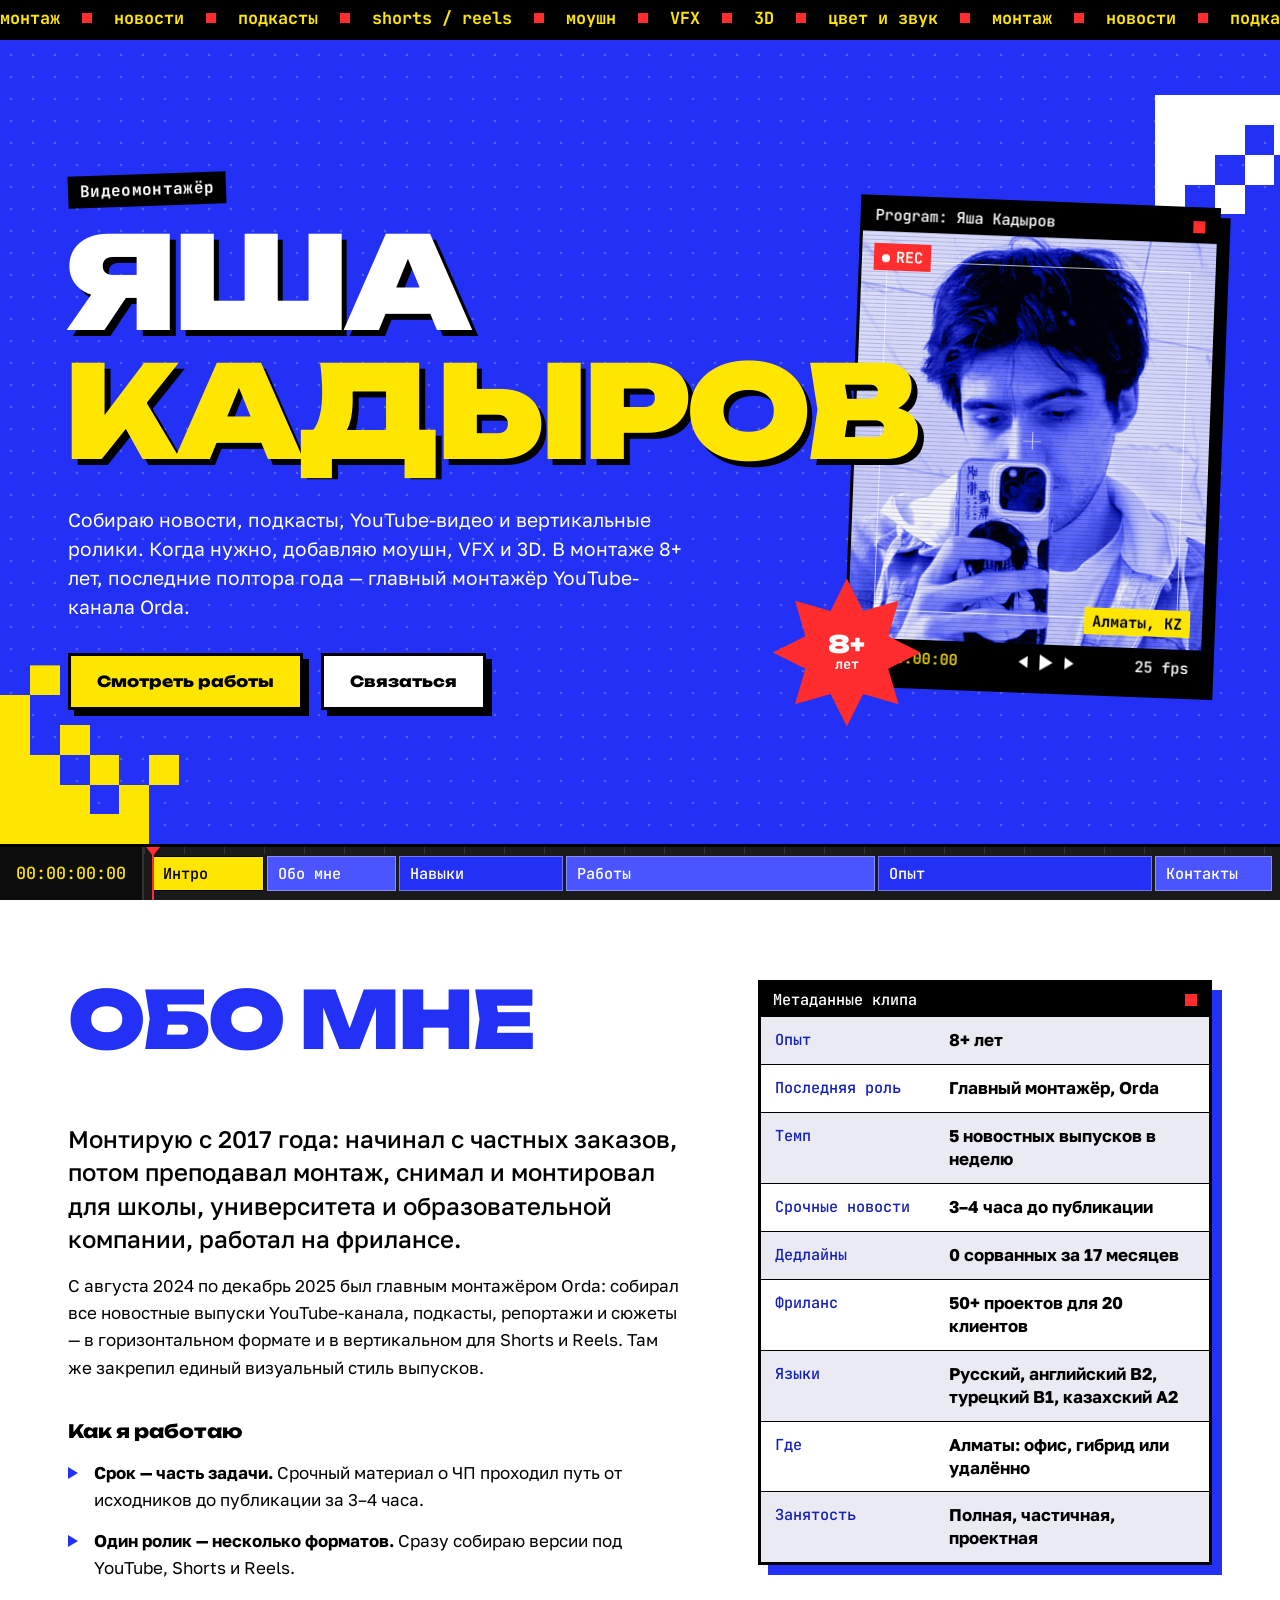
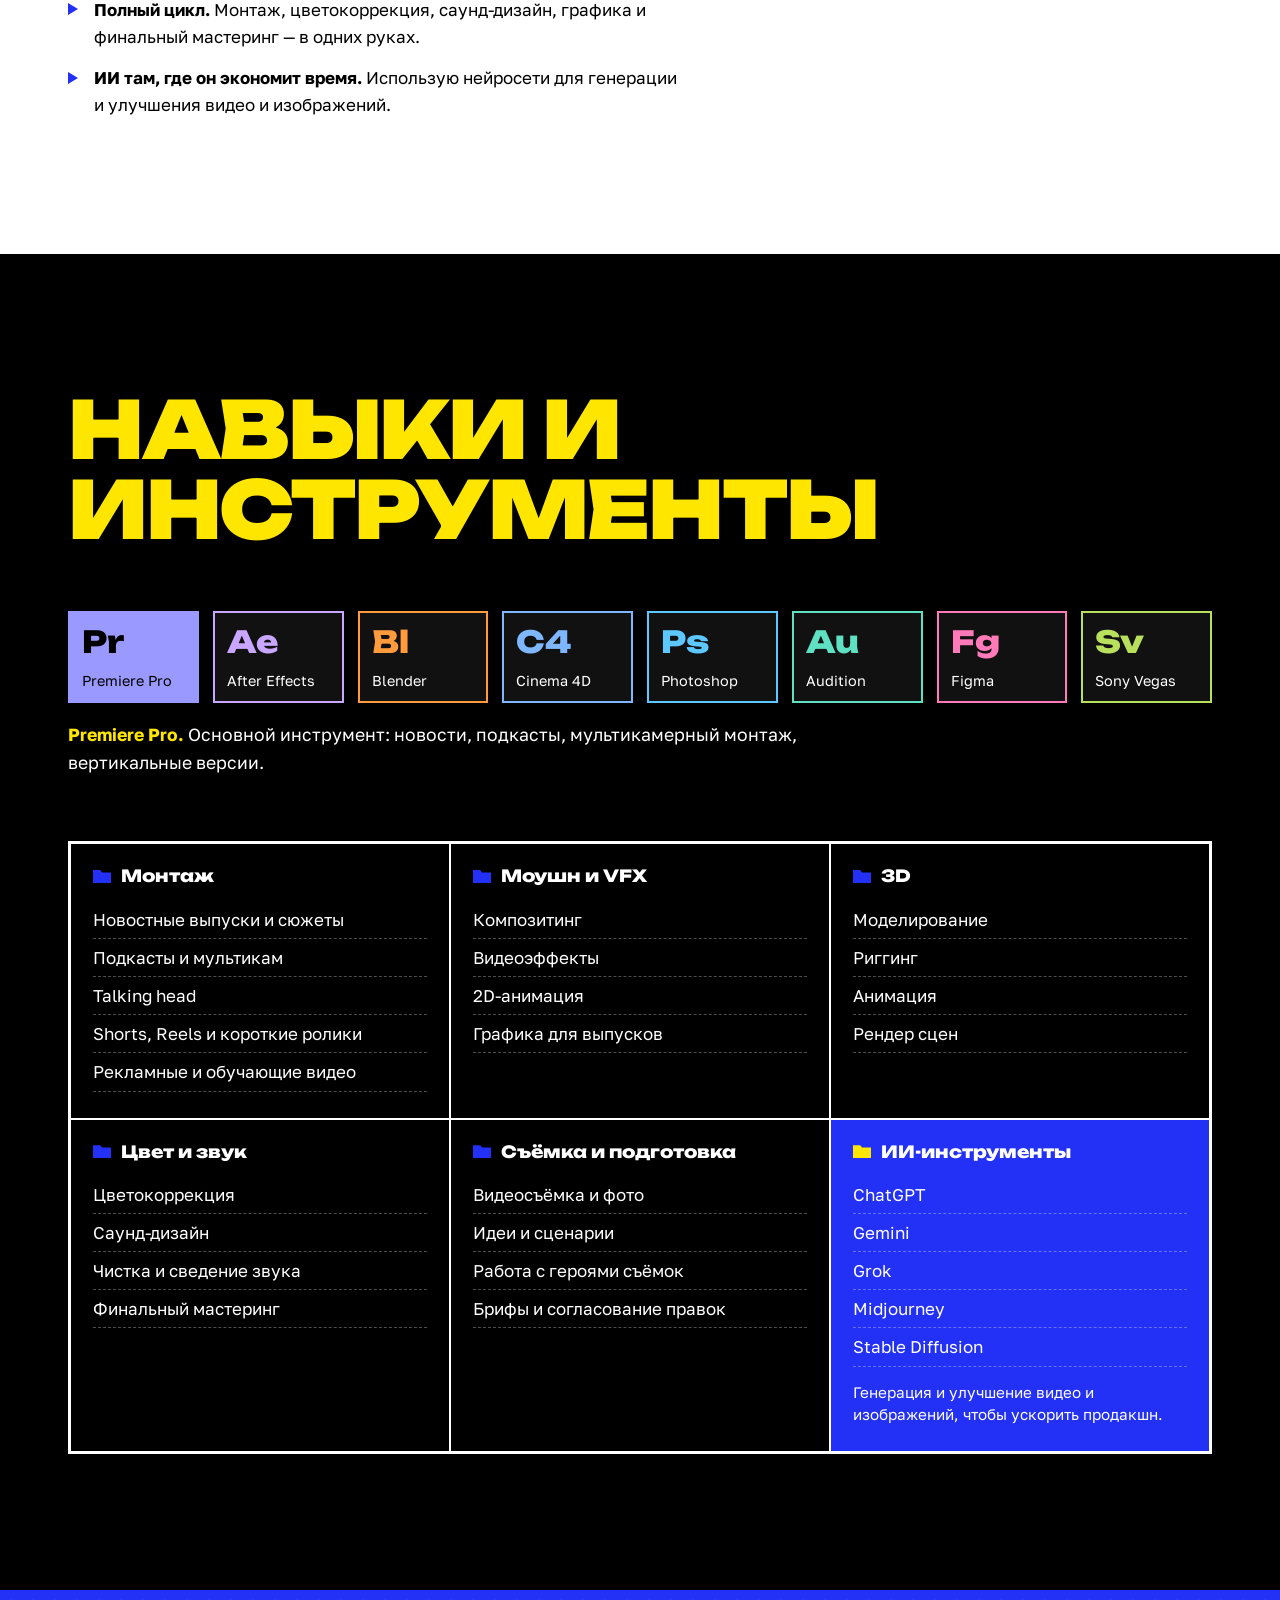
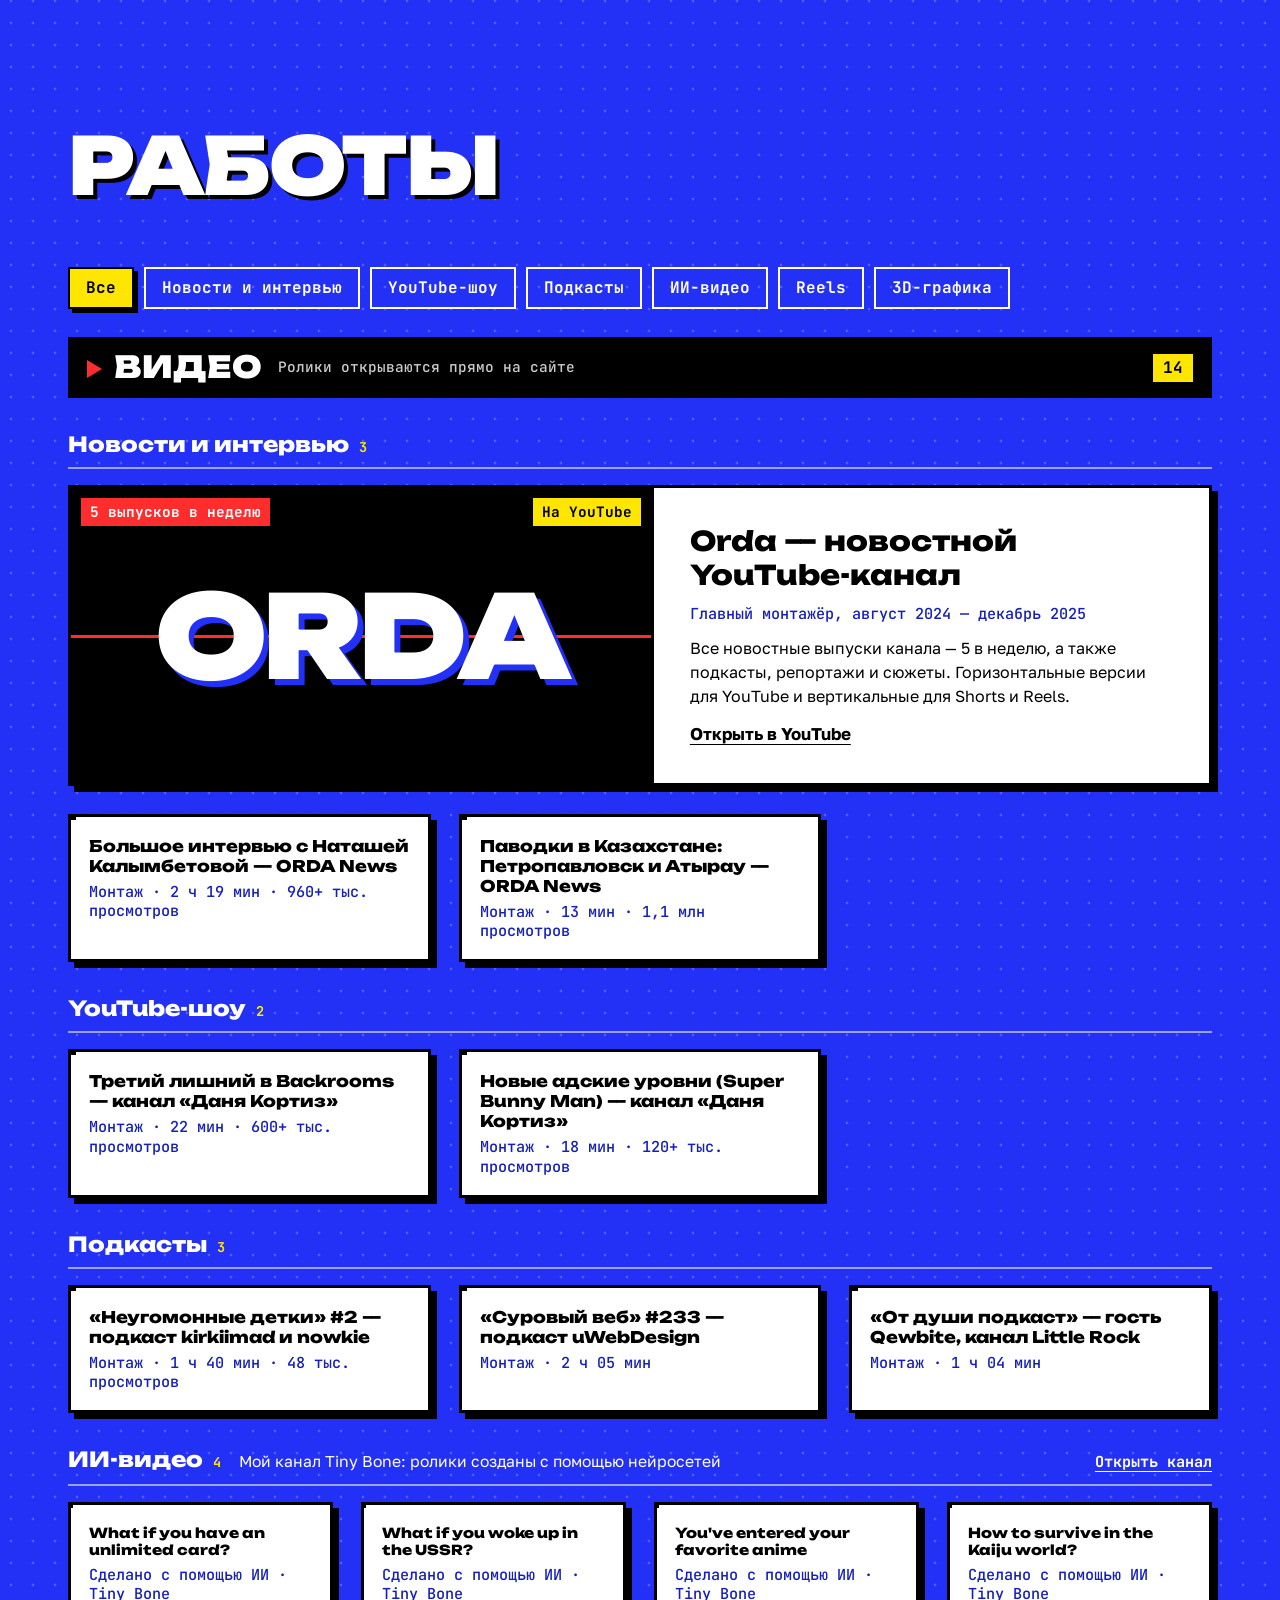
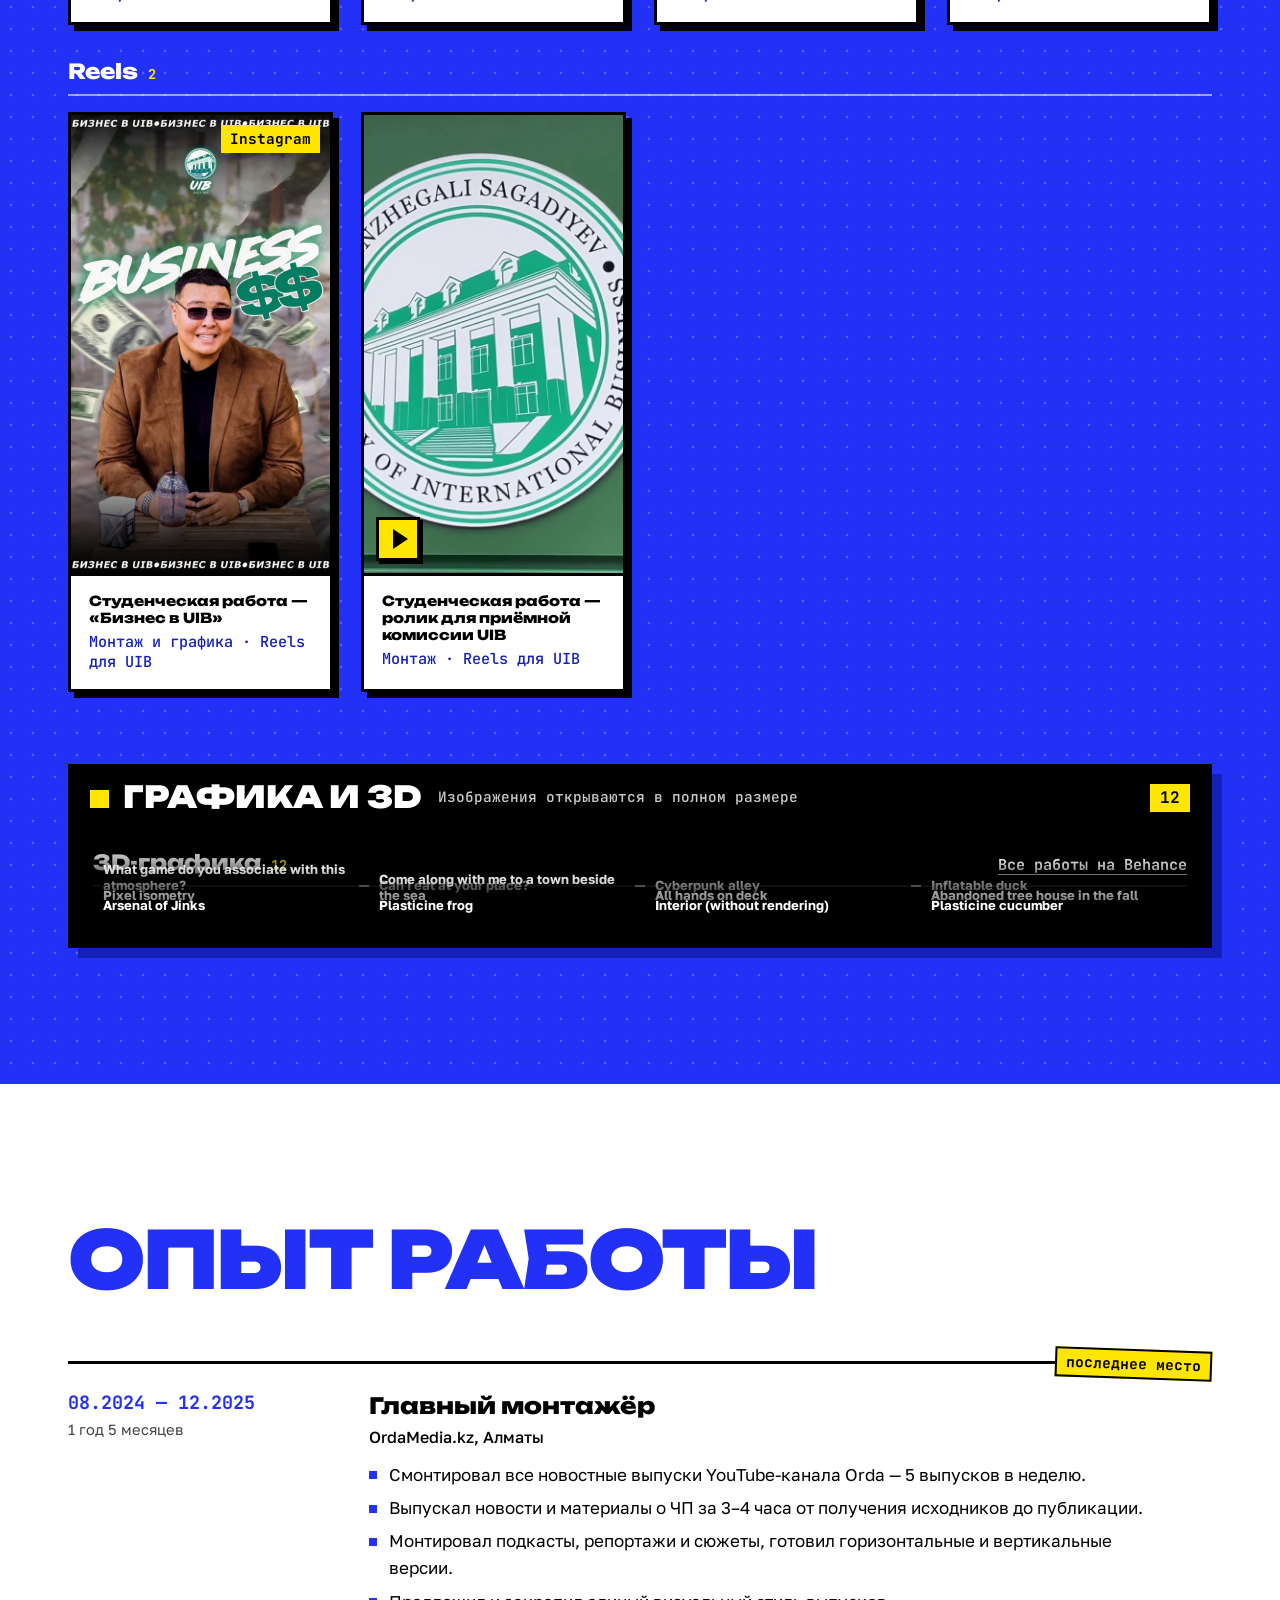
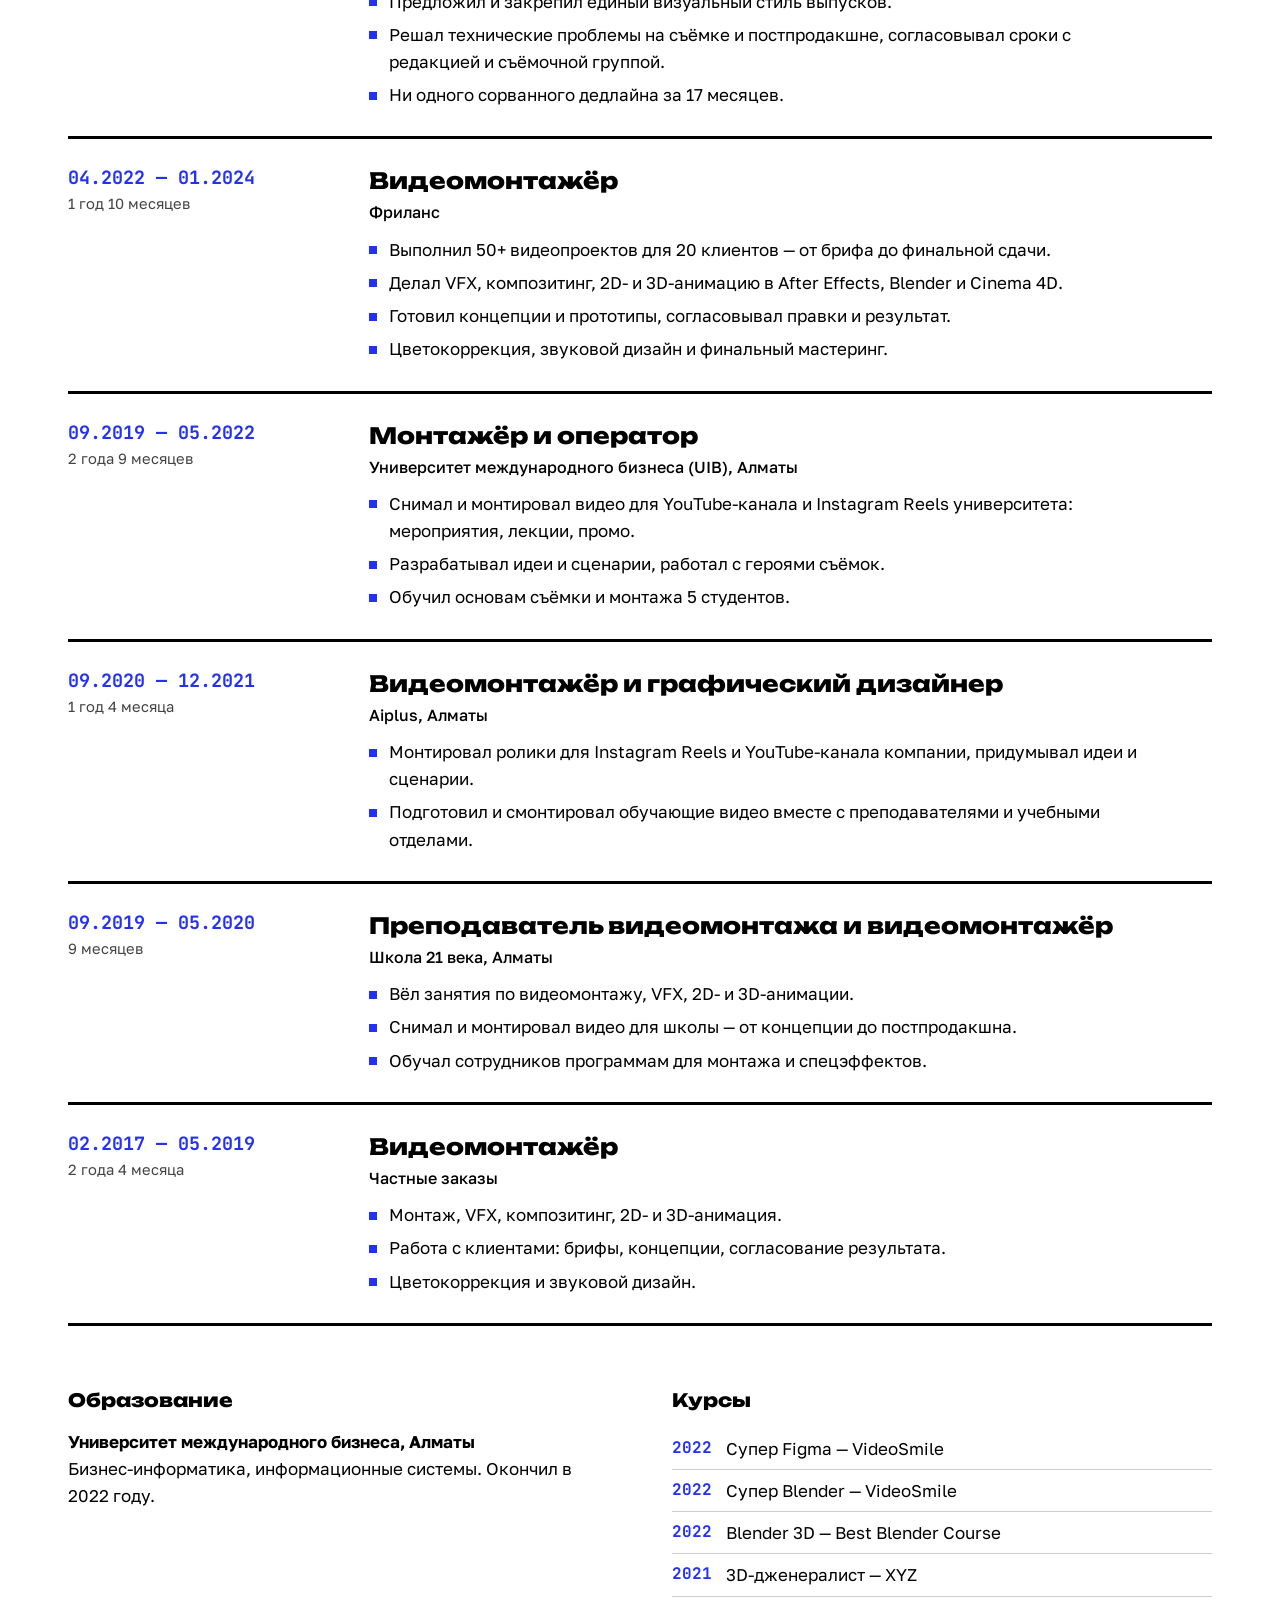
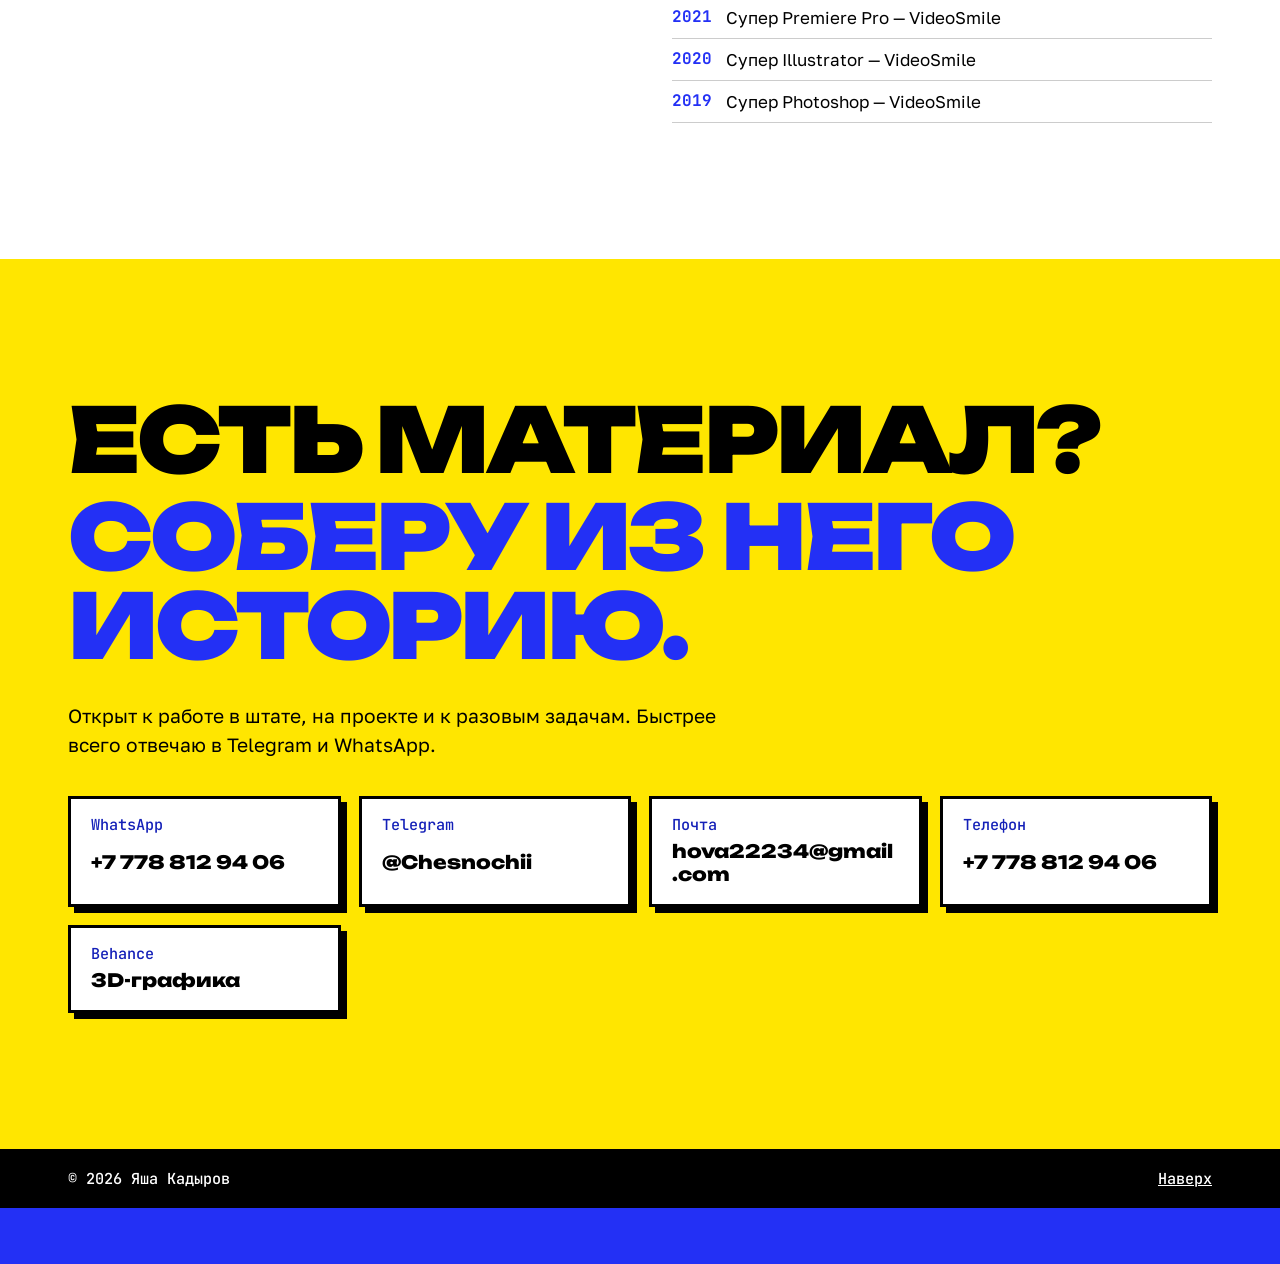
==== commit 7cdff837: "Работы: блоки «Видео» и «Графика», новые ролики, мобильная версия - раздел «Работы» разделён на два " ====
--- a/index.html
+++ b/index.html
@@ -2,7 +2,7 @@
 <html lang="ru">
 <head>
   <meta charset="utf-8">
-  <meta name="viewport" content="width=device-width, initial-scale=1">
+  <meta name="viewport" content="width=device-width, initial-scale=1, viewport-fit=cover">
   <title>Яша Кадыров — видеомонтажёр, Алматы</title>
   <meta name="description" content="Видеомонтажёр с опытом 8+ лет: новости, подкасты, YouTube, Shorts и Reels, моушн, VFX и 3D. Premiere Pro, After Effects, Blender. Алматы, удалённо.">
   <meta name="author" content="Яша Кадыров">
@@ -26,7 +26,7 @@
 
   <link rel="preconnect" href="https://fonts.googleapis.com">
   <link rel="preconnect" href="https://fonts.gstatic.com" crossorigin>
-  <link href="https://fonts.googleapis.com/css2?family=Golos+Text:wght@400;500;700&family=Pixelify+Sans:wght@500;700&family=Unbounded:wght@500;800;900&display=swap" rel="stylesheet">
+  <link href="https://fonts.googleapis.com/css2?family=Golos+Text:wght@400;500;700&family=JetBrains+Mono:wght@500;700&family=Unbounded:wght@500;800;900&display=swap" rel="stylesheet">
   <link rel="stylesheet" href="css/style.css">
 
   <script type="application/ld+json">
@@ -140,7 +140,6 @@
           <button class="app" style="--c:#FF9A3D" data-note="3D: моделирование, риггинг, анимация и рендер." aria-pressed="false"><b>Bl</b><span>Blender</span></button>
           <button class="app" style="--c:#7FB7FF" data-note="3D-анимация и графика для роликов." aria-pressed="false"><b>C4</b><span>Cinema 4D</span></button>
           <button class="app" style="--c:#5CC8FF" data-note="Обложки, графика и обработка кадров." aria-pressed="false"><b>Ps</b><span>Photoshop</span></button>
-          <button class="app" style="--c:#FFB13D" data-note="Векторная графика и иллюстрации для видео." aria-pressed="false"><b>Ai</b><span>Illustrator</span></button>
           <button class="app" style="--c:#5FE0C2" data-note="Чистка звука, саунд-дизайн и финальный мастеринг." aria-pressed="false"><b>Au</b><span>Audition</span></button>
           <button class="app" style="--c:#FF7AB8" data-note="Макеты и графика. Прошёл курс «Супер Figma»." aria-pressed="false"><b>Fg</b><span>Figma</span></button>
           <button class="app" style="--c:#B8E05C" data-note="Монтаж: ещё один редактор, в котором работаю уверенно." aria-pressed="false"><b>Sv</b><span>Sony Vegas</span></button>
@@ -214,10 +213,9 @@
       <div class="wrap">
         <h2 class="h2 reveal"><span>Работы</span></h2>
         <div class="filters" role="group" aria-label="Фильтр работ" id="filters"></div>
-        <div class="grid" id="grid">
+        <div class="works" id="grid">
           <noscript><p>Работы: <a href="https://www.youtube.com/@ORDANews">YouTube-канал Orda</a>, <a href="https://www.behance.net/yashakadirov">3D-графика на Behance</a>.</p></noscript>
         </div>
-        <p class="more"><a class="btn btn-white" href="https://www.behance.net/yashakadirov" target="_blank" rel="noopener">Все 3D-работы на Behance</a></p>
       </div>
     </section>
 
--- a/css/style.css
+++ b/css/style.css
@@ -2,7 +2,7 @@
    Яша Кадыров — портфолио
    Палитра: кобальт, чёрный, белый, жёлтый сигнал, красная метка
    Шрифты: Unbounded (заголовки), Golos Text (текст),
-           Pixelify Sans (таймкоды и подписи интерфейса)
+           JetBrains Mono (таймкоды и подписи интерфейса)
    ========================================================== */
 
 :root {
@@ -16,7 +16,7 @@
 
   --f-display: "Unbounded", "Arial Black", "Segoe UI", sans-serif;
   --f-text: "Golos Text", "Segoe UI", Roboto, Arial, sans-serif;
-  --f-pixel: "Pixelify Sans", "Courier New", monospace;
+  --f-pixel: "JetBrains Mono", "Courier New", monospace;
 
   --wrap: 1240px;
   --pad: clamp(18px, 4vw, 48px);
@@ -25,10 +25,11 @@
 }
 
 *, *::before, *::after { box-sizing: border-box; }
-html { scroll-behavior: smooth; scroll-padding-bottom: var(--tl-h); }
+html { scroll-behavior: smooth; scroll-padding-bottom: var(--tl-h); -webkit-text-size-adjust: 100%; text-size-adjust: 100%; }
+* { -webkit-tap-highlight-color: transparent; }
 body {
   margin: 0;
-  padding-bottom: var(--tl-h);
+  padding-bottom: calc(var(--tl-h) + env(safe-area-inset-bottom, 0px));
   font: 400 1.0625rem/1.6 var(--f-text);
   color: var(--black);
   background: var(--blue);
@@ -278,6 +279,44 @@
 .card-go { font-weight: 700; text-decoration: underline; text-underline-offset: 4px; }
 .more { margin-top: clamp(28px, 4vw, 44px); }
 
+/* блоки «Видео» и «Графика»: два визуально разных раздела */
+.works { display: grid; gap: clamp(40px, 6vw, 72px); }
+.work-bar { display: flex; align-items: center; gap: 16px; background: var(--black); color: var(--white); padding: 12px 16px; border: 3px solid var(--black); }
+.work-bar h3 { font: 900 clamp(1.2rem, 2.6vw, 1.9rem)/1 var(--f-display); text-transform: uppercase; }
+.work-bar span { font: 500 .9rem/1.3 var(--f-pixel); opacity: .8; flex: 1; }
+.work-bar b { font: 700 1rem/1 var(--f-pixel); background: var(--yellow); color: var(--black); padding: 6px 10px; }
+.work-video .work-bar h3::before { content: ""; display: inline-block; border: .32em solid transparent; border-left: .52em solid var(--red); margin-right: .1em; }
+.work-image .work-bar h3::before { content: ""; display: inline-block; width: .62em; height: .62em; background: var(--yellow); margin-right: .45em; }
+.work-cat { margin-top: clamp(22px, 3vw, 34px); }
+.work-cat-head { display: flex; flex-wrap: wrap; align-items: baseline; gap: 6px 18px; margin-bottom: 16px; padding-bottom: 10px; border-bottom: 2px solid rgba(255,255,255,.55); }
+.work-cat-head h4 { margin: 0; font: 800 clamp(1rem, 1.8vw, 1.3rem)/1.2 var(--f-display); }
+.work-cat-head h4 span { font: 700 .85rem/1 var(--f-pixel); color: var(--yellow); margin-left: 10px; }
+.work-cat-head p { font-size: .98rem; flex: 1 1 260px; }
+.work-cat-head a { font: 700 .95rem/1.2 var(--f-pixel); text-underline-offset: 4px; margin-left: auto; }
+
+/* видео: обложка 16:9 и значок воспроизведения */
+.card-video .card-media { aspect-ratio: 16 / 9; }
+.card-play { position: absolute; left: 12px; bottom: 12px; width: 44px; height: 44px; background: var(--yellow); border: 3px solid var(--black); box-shadow: 3px 3px 0 var(--black); }
+.card-play::before { content: ""; position: absolute; left: 14px; top: 9px; border: 10px solid transparent; border-left: 15px solid var(--black); border-right: 0; }
+.card-badge { position: absolute; left: 10px; top: 10px; background: var(--red); color: var(--white); font: 700 .9rem/1 var(--f-pixel); padding: 7px 9px; }
+
+/* вертикальные ролики: Reels и Shorts */
+.grid-vertical { grid-template-columns: repeat(4, minmax(0, 1fr)); }
+.card-vertical .card-media { aspect-ratio: 9 / 16; }
+.card-vertical .card-title { font-size: .86rem; }
+
+/* графика: тёмная панель-галерея, подпись поверх картинки */
+.work-image { background: var(--black); border: 3px solid var(--black); box-shadow: 10px 10px 0 var(--blue-deep); }
+.work-image .work-cat { margin: 0; padding: clamp(14px, 2vw, 22px); }
+.work-image .work-cat-head { border-bottom-color: rgba(255,255,255,.3); }
+.grid-image { grid-template-columns: repeat(4, minmax(0, 1fr)); gap: 10px; }
+.grid-image .card { border: 0; box-shadow: none; background: var(--black); position: relative; }
+.grid-image .card:hover, .grid-image .card:focus-visible { transform: none; box-shadow: none; }
+.grid-image .card-media { aspect-ratio: 1; border: 0; }
+.grid-image .card-body { position: absolute; left: 0; right: 0; bottom: 0; padding: 26px 10px 9px; background: linear-gradient(transparent, rgba(0,0,0,.85)); color: var(--white); }
+.grid-image .card-title { font: 700 .82rem/1.25 var(--f-text); }
+.grid-image .card-role { display: none; }
+
 /* ---------- опыт ---------- */
 .jobs { border-top: 3px solid var(--black); }
 .job { display: grid; grid-template-columns: minmax(170px, 250px) 1fr; gap: clamp(16px, 4vw, 56px); padding: 28px 0; border-bottom: 3px solid var(--black); position: relative; }
@@ -315,7 +354,8 @@
 /* ---------- таймлайн-навигация (низ экрана) ---------- */
 .tl {
   position: fixed; left: 0; right: 0; bottom: 0; z-index: 50;
-  height: var(--tl-h);
+  height: calc(var(--tl-h) + env(safe-area-inset-bottom, 0px));
+  padding-bottom: env(safe-area-inset-bottom, 0px);
   display: flex; align-items: stretch;
   background: #0d0d0d; color: var(--white);
   border-top: 3px solid var(--black);
@@ -353,7 +393,8 @@
 .lb-media { background: var(--black); }
 .lb-media img { width: 100%; max-height: 66vh; object-fit: contain; }
 .lb-fail { color: var(--white); padding: 48px 24px; text-align: center; }
-.lb-media iframe { width: 100%; aspect-ratio: 16 / 9; border: 0; display: block; }
+.lb-media iframe, .lb-media video { width: 100%; aspect-ratio: 16 / 9; border: 0; display: block; background: var(--black); }
+.lb-media.is-vertical iframe, .lb-media.is-vertical video { aspect-ratio: 9 / 16; width: auto; height: min(70vh, 720px); max-width: 100%; margin-inline: auto; }
 .lb-info { display: flex; flex-wrap: wrap; gap: 16px 24px; justify-content: space-between; align-items: center; padding: 18px 20px 22px; }
 .lb-info p { font: 500 1rem/1.4 var(--f-pixel); color: var(--blue-deep); }
 
@@ -367,6 +408,7 @@
   .meta { position: static; }
   .bins { grid-template-columns: repeat(2, minmax(0, 1fr)); }
   .grid { grid-template-columns: repeat(2, minmax(0, 1fr)); }
+  .grid-vertical, .grid-image { grid-template-columns: repeat(3, minmax(0, 1fr)); }
   .card-wide { grid-column: span 2; flex-direction: column; }
   .card-wide .card-media { min-height: 0; aspect-ratio: 16 / 9; flex: none; border-right: 0; border-bottom: 3px solid var(--black); }
 }
@@ -382,12 +424,44 @@
 }
 @media (max-width: 540px) {
   .bins { grid-template-columns: 1fr; }
-  .grid { gap: 14px; }
-  .card:not(.card-wide) .card-body { padding: 10px 10px 12px; }
-  .card:not(.card-wide) .card-title { font-size: .78rem; }
+  /* телефон: горизонтальные ролики в одну колонку, вертикальные и картинки — в две */
+  .grid { grid-template-columns: 1fr; gap: 16px; }
+  .card-wide { grid-column: auto; }
+  .grid-vertical, .grid-image { grid-template-columns: repeat(2, minmax(0, 1fr)); gap: 10px; }
+  .card-vertical .card-body { padding: 10px 10px 12px; }
+  .card-vertical .card-title { font-size: .74rem; }
+  .card-vertical .card-role { font-size: .78rem; }
+  .card-play { width: 38px; height: 38px; left: 8px; bottom: 8px; }
+  .card-play::before { left: 11px; top: 7px; border-width: 9px; border-left-width: 13px; }
+  .work-bar { flex-wrap: wrap; gap: 6px 12px; padding: 10px 12px; }
+  .work-bar span { order: 3; flex-basis: 100%; }
+  .work-bar b { margin-left: auto; }
+  .work-cat-head a { margin-left: 0; }
+  .filters { flex-wrap: nowrap; overflow-x: auto; margin-inline: calc(var(--pad) * -1); padding: 4px var(--pad) 10px; scrollbar-width: none; }
+  .filters::-webkit-scrollbar { display: none; }
+  .filter { flex: none; }
+  .h2 { font-size: clamp(1.55rem, 8.2vw, 2.4rem); }
+  .sec { padding-block: 56px; }
+  .hero-visual { margin-top: 36px; }
+  .apps { grid-template-columns: repeat(2, minmax(0, 1fr)); gap: 10px; }
+  .app { grid-template-columns: auto 1fr; align-items: center; gap: 12px; padding: 12px; }
+  .app b { font-size: 1.4rem; }
+  .contact-list { grid-template-columns: 1fr; }
+  .lb { width: 100vw; max-width: 100vw; max-height: 100dvh; border-width: 3px 0; box-shadow: none; }
   .btn { padding: 16px 20px; }
   .hero-actions .btn { flex: 1 1 100%; text-align: center; }
   .job:first-child::after { right: auto; left: 0; }
+}
+
+/* на сенсорных экранах наведение «залипает» — отключаем сдвиги */
+@media (hover: none) {
+  .card:hover, .btn:hover, .contact:hover, .app:hover { transform: none; }
+  .card:hover { box-shadow: var(--hard); }
+  .grid-image .card:hover { box-shadow: none; }
+  .btn:hover { box-shadow: var(--hard); }
+  .contact:hover { box-shadow: var(--hard); background: var(--white); color: var(--black); }
+  .contact:hover small { color: var(--blue-deep); }
+  .card:hover .card-media img { scale: 1; }
 }
 
 /* ---------- меньше движения ---------- */
@@ -401,6 +475,6 @@
 }
 
 @media print {
-  .tl, .ticker, .burst, .px, .filters, .more { display: none; }
+  .tl, .ticker, .burst, .px, .filters { display: none; }
   body { padding: 0; background: #fff; }
 }
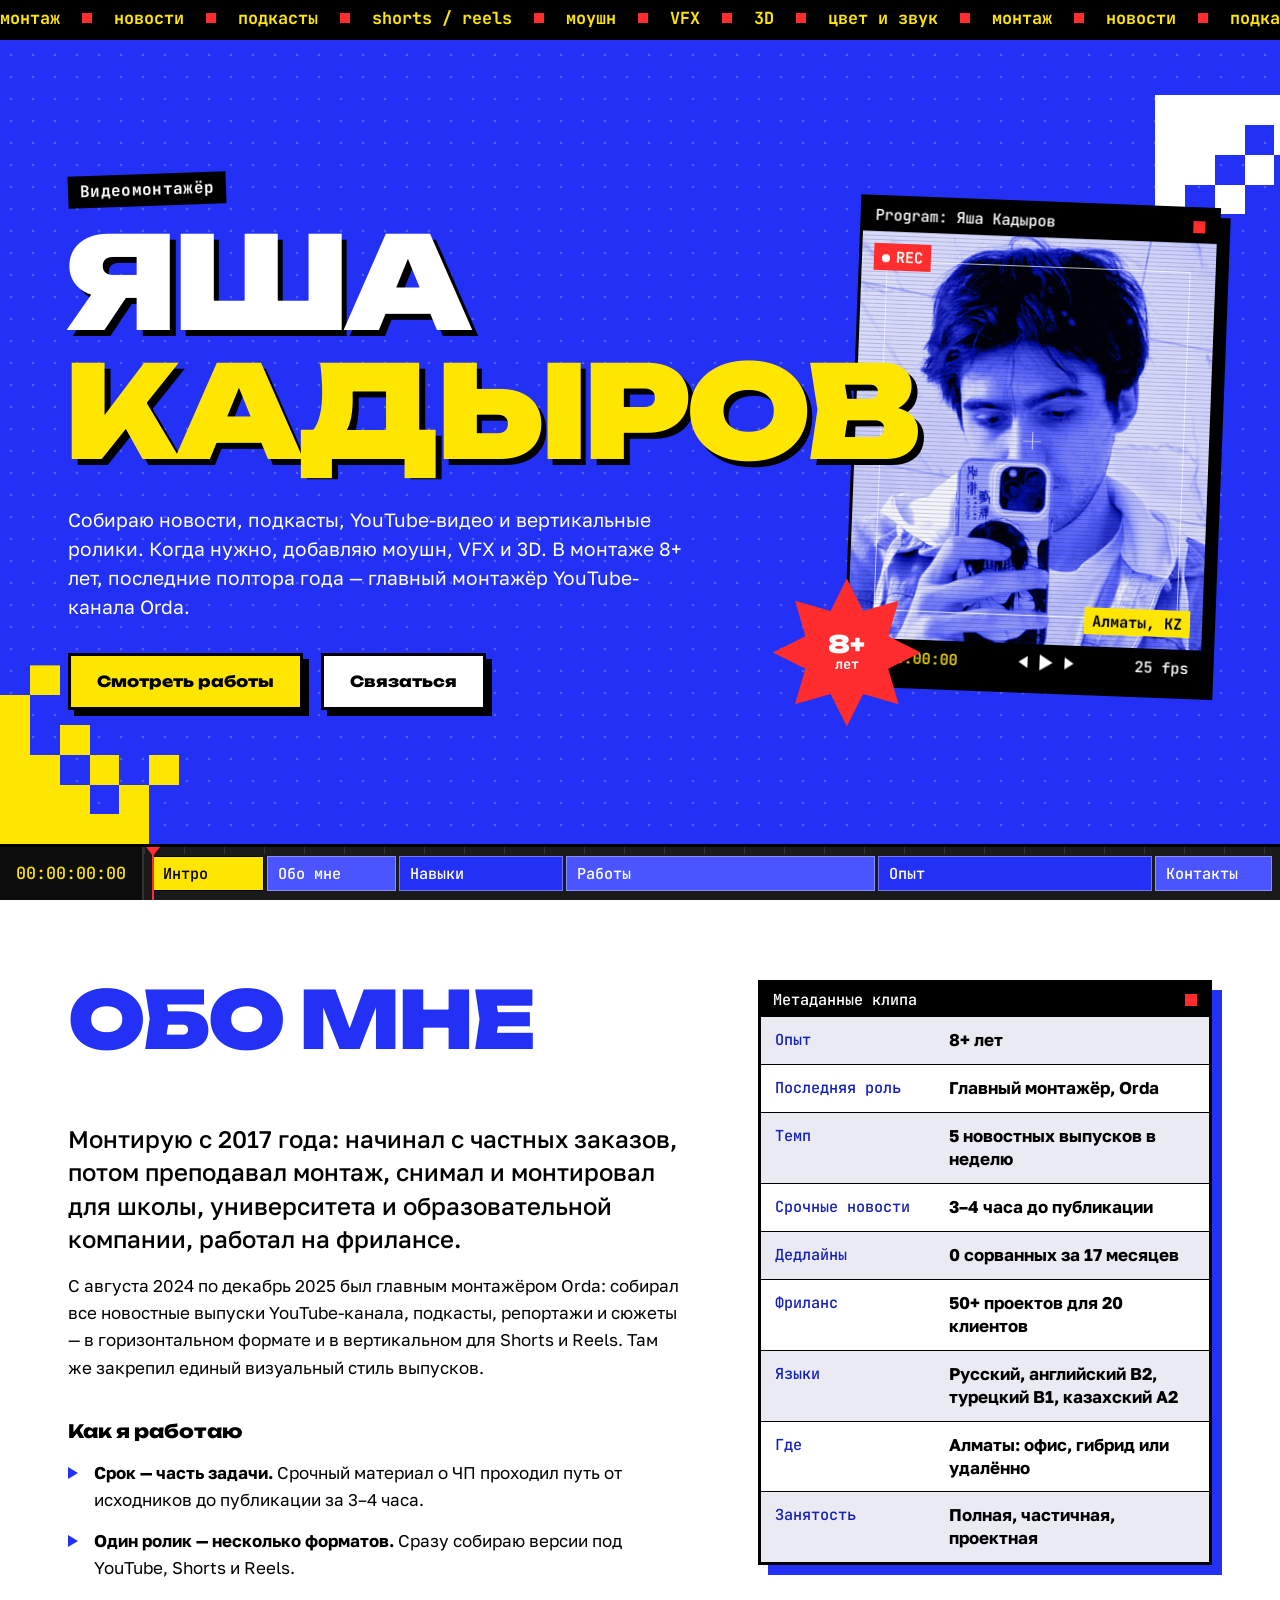
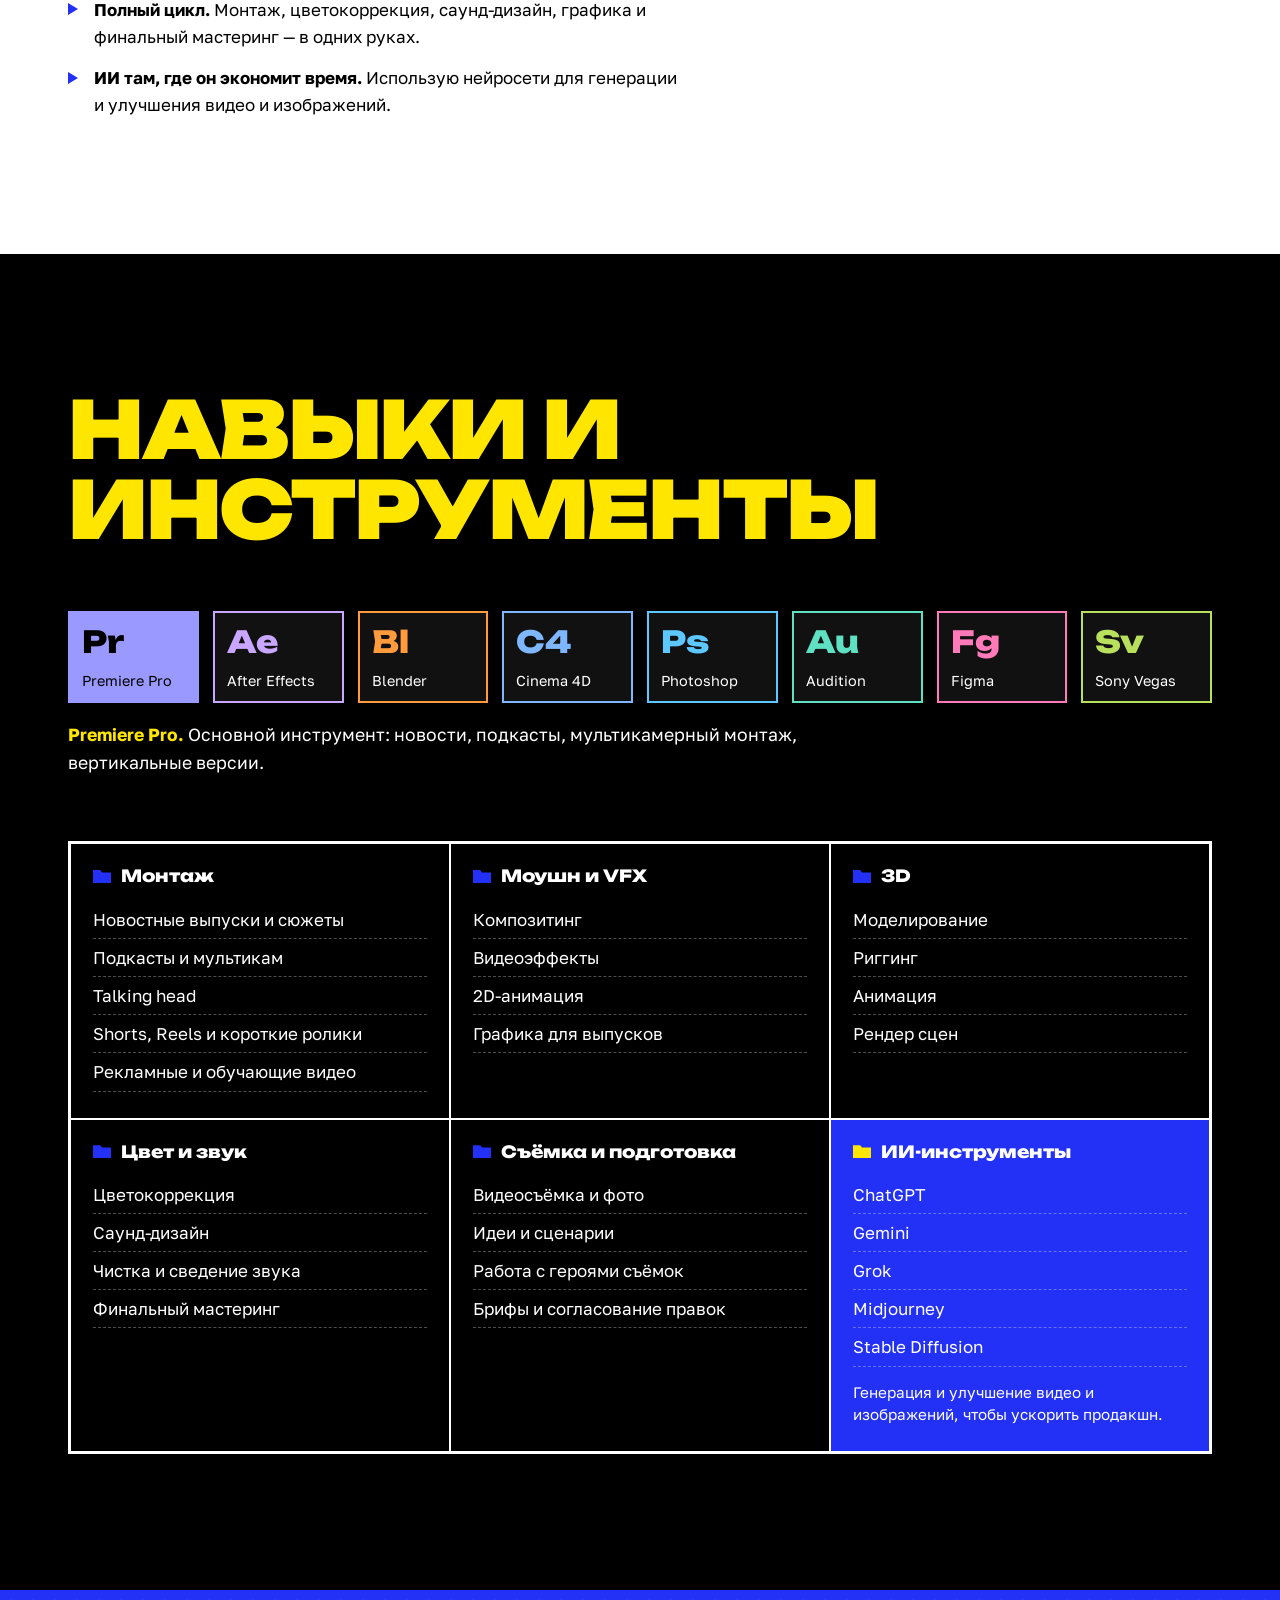
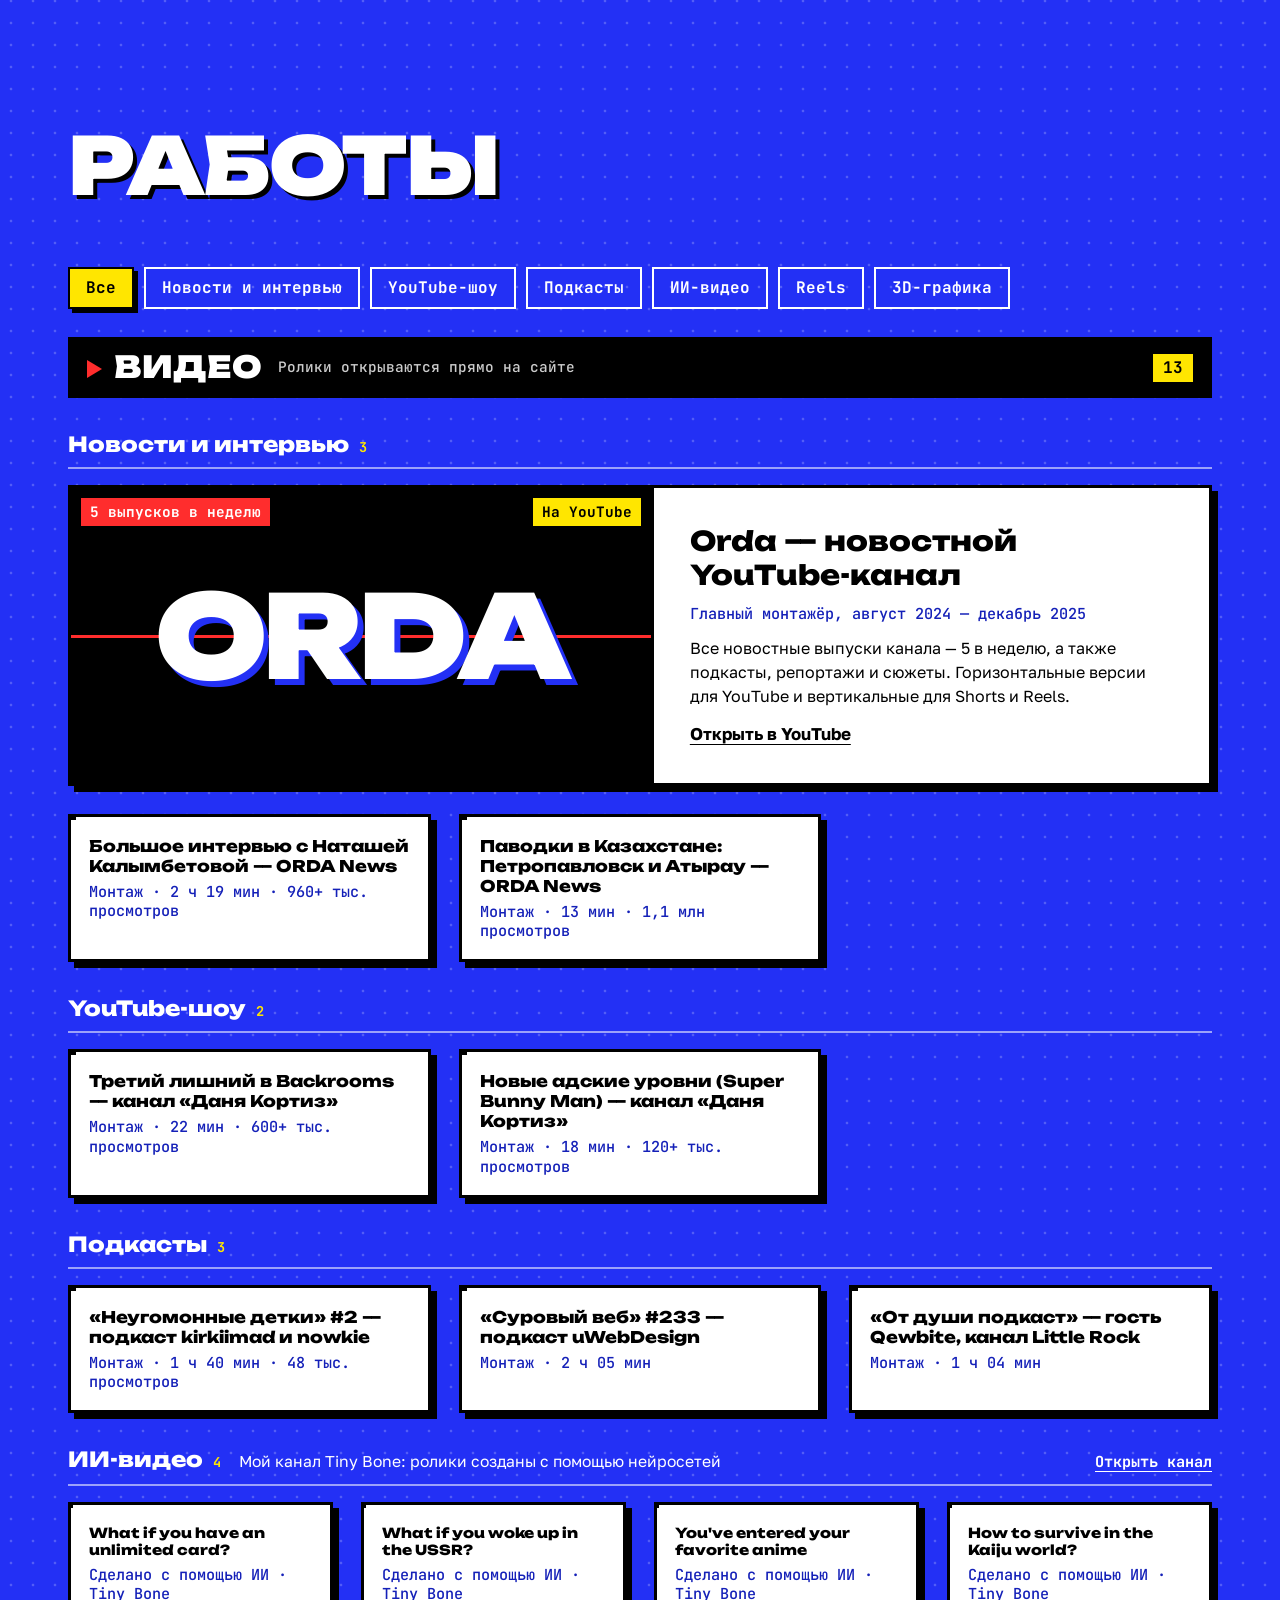
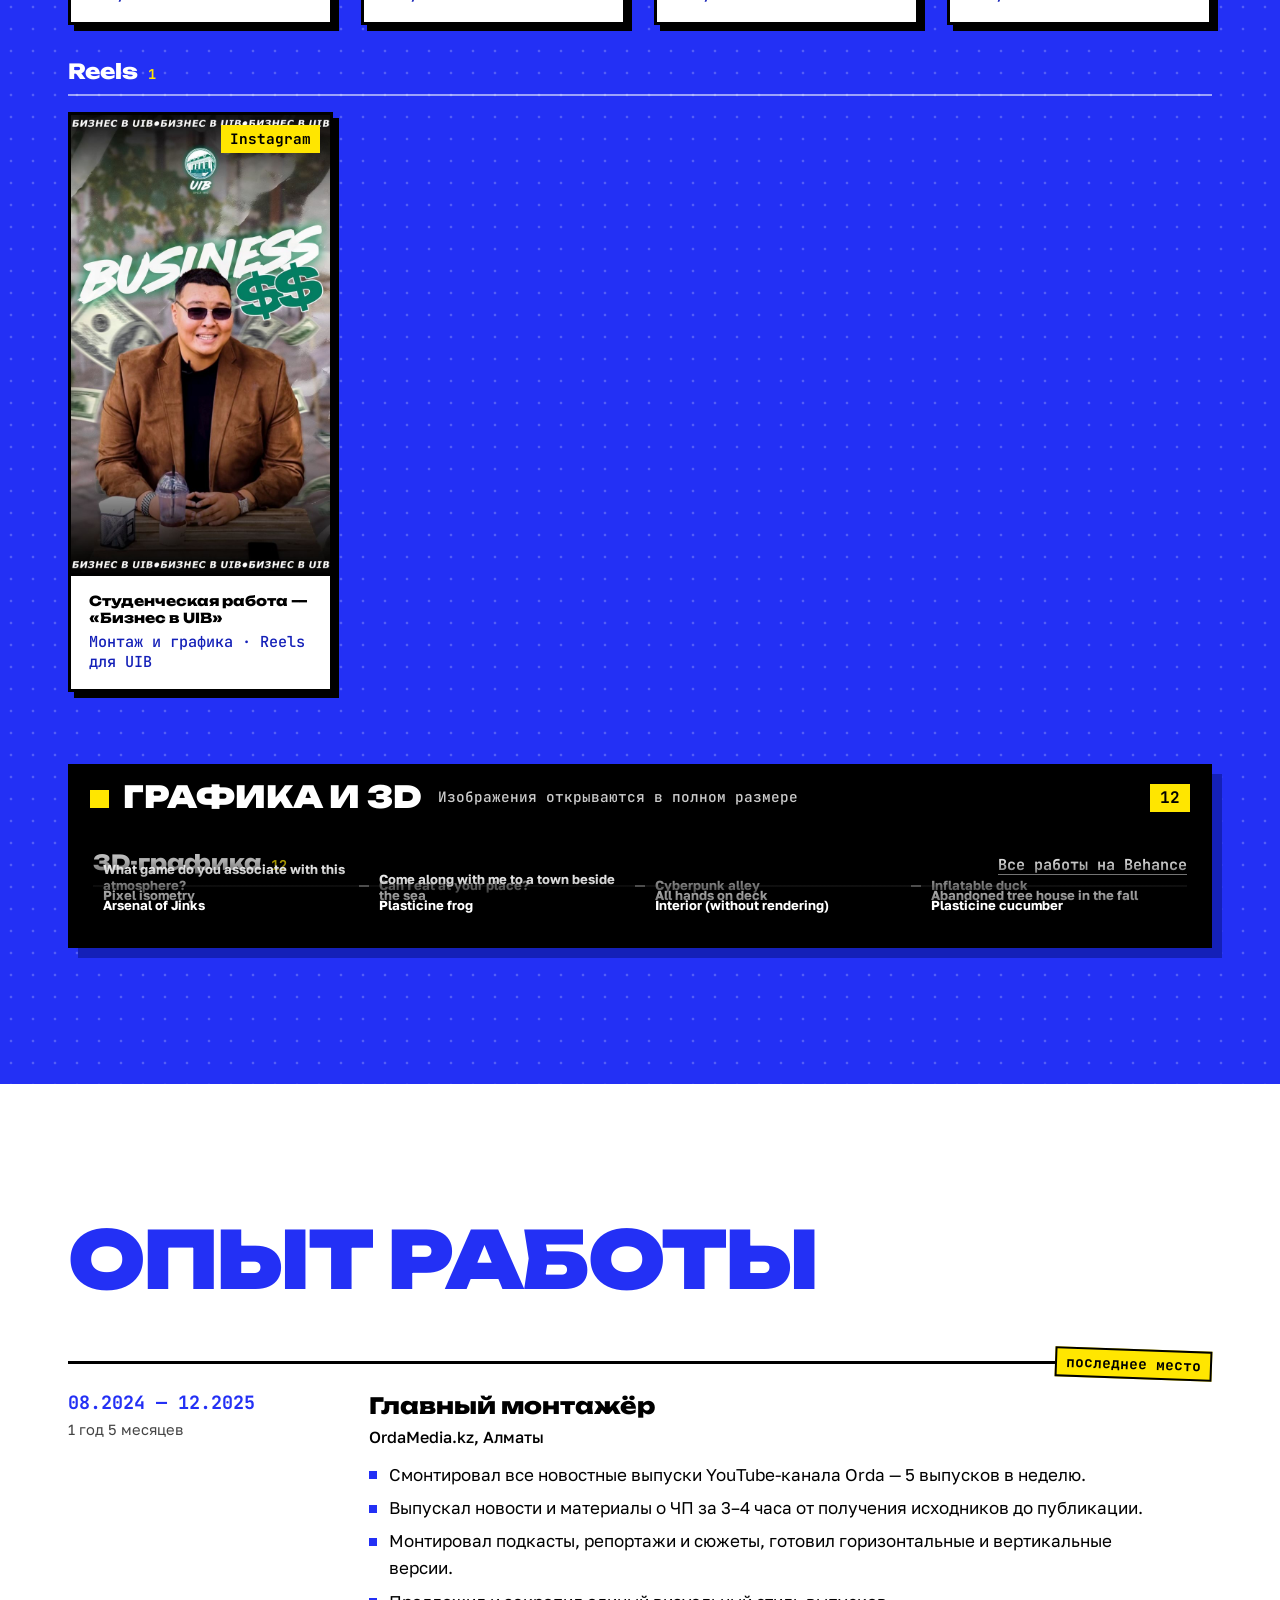
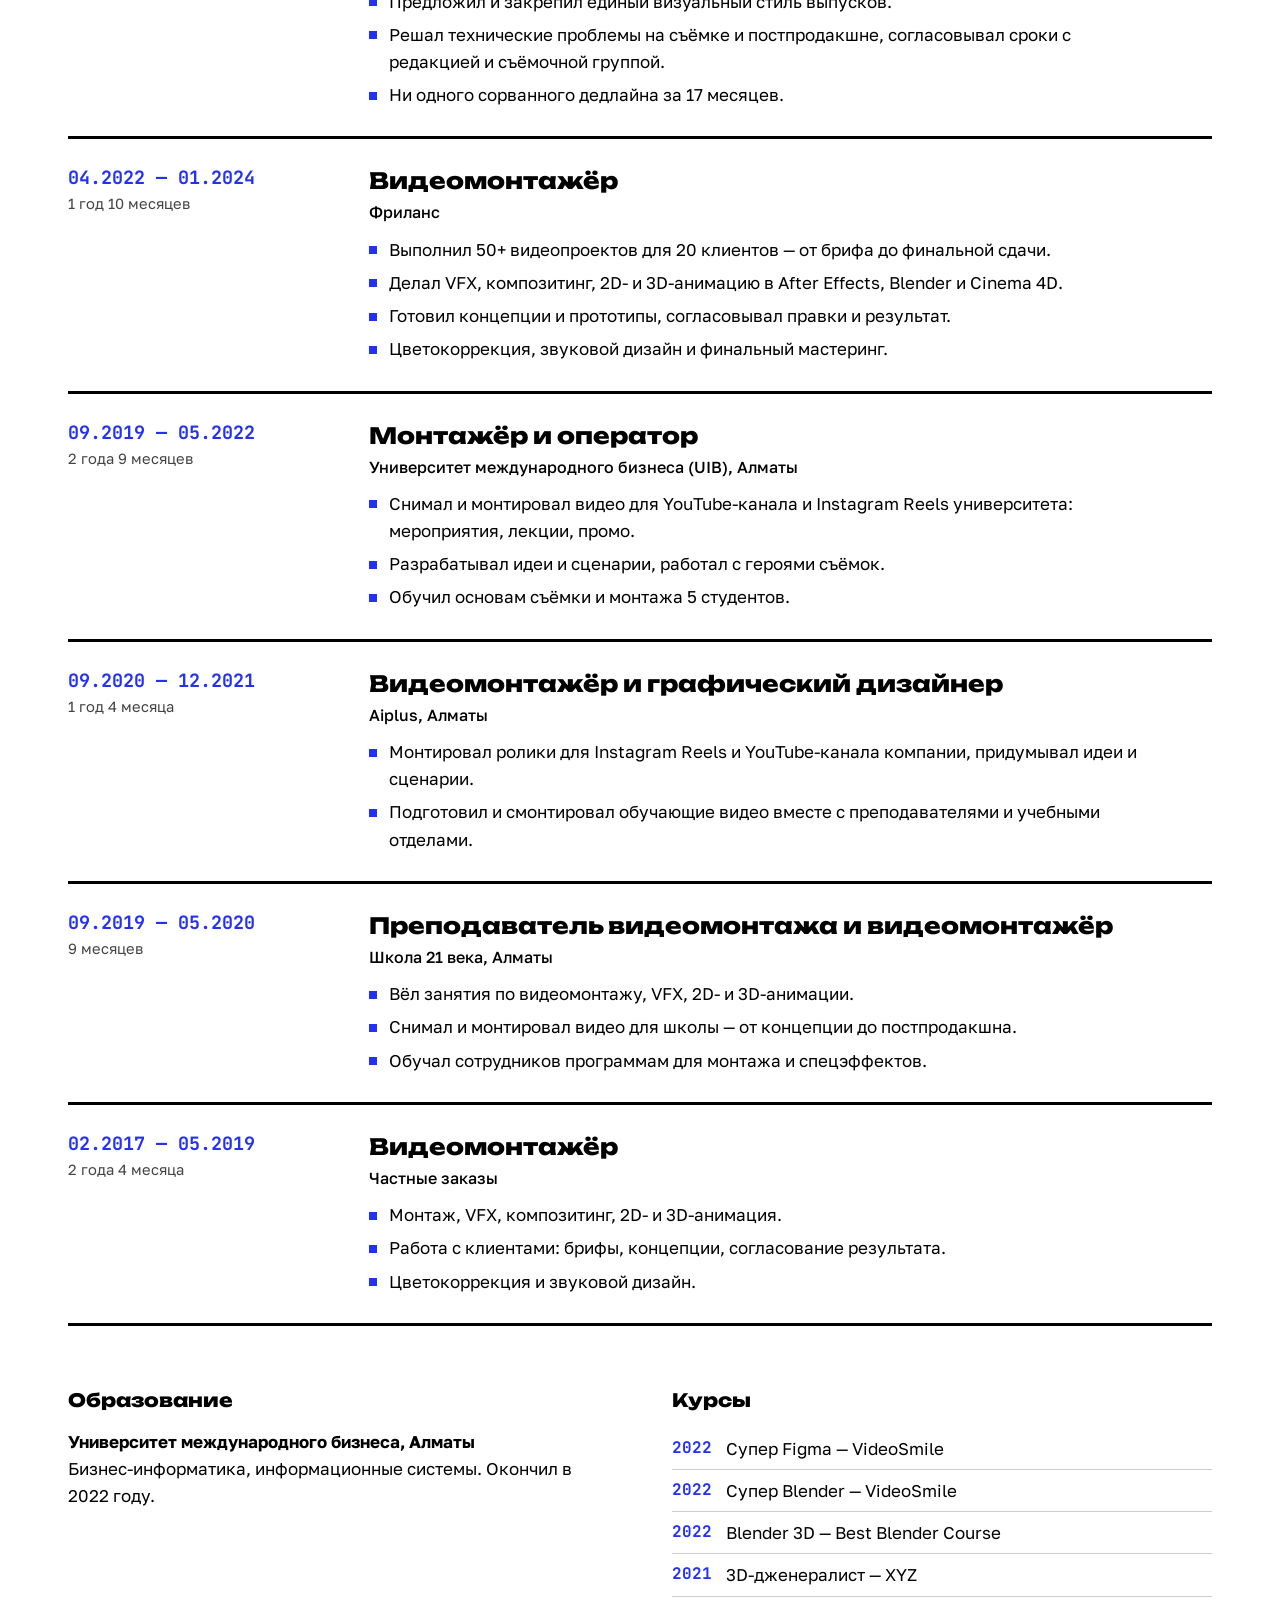
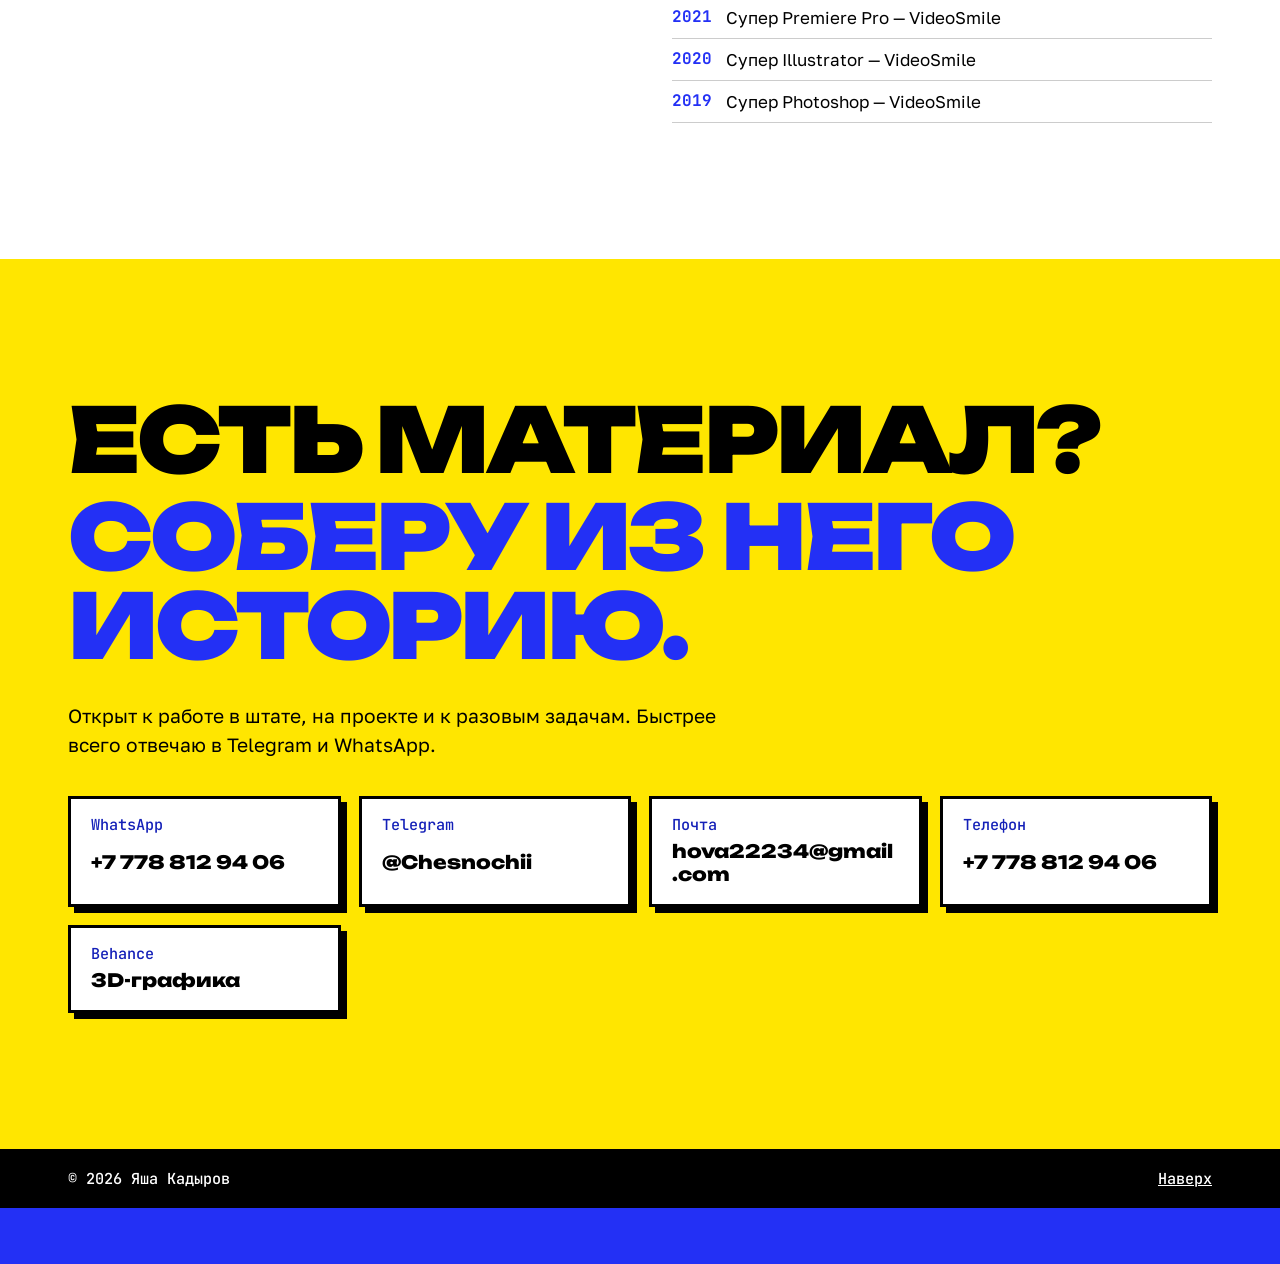
==== commit 4f9be151: "Версии у ссылок на стили и скрипты, чтобы браузер не смешивал старые и новые файлы Co-Authored-By: C" ====
--- a/index.html
+++ b/index.html
@@ -27,7 +27,7 @@
   <link rel="preconnect" href="https://fonts.googleapis.com">
   <link rel="preconnect" href="https://fonts.gstatic.com" crossorigin>
   <link href="https://fonts.googleapis.com/css2?family=Golos+Text:wght@400;500;700&family=JetBrains+Mono:wght@500;700&family=Unbounded:wght@500;800;900&display=swap" rel="stylesheet">
-  <link rel="stylesheet" href="css/style.css">
+  <link rel="stylesheet" href="css/style.css?v=3">
 
   <script type="application/ld+json">
   {
@@ -354,7 +354,7 @@
     </div>
   </dialog>
 
-  <script src="js/data.js"></script>
-  <script src="js/main.js"></script>
+  <script src="js/data.js?v=3"></script>
+  <script src="js/main.js?v=3"></script>
 </body>
 </html>
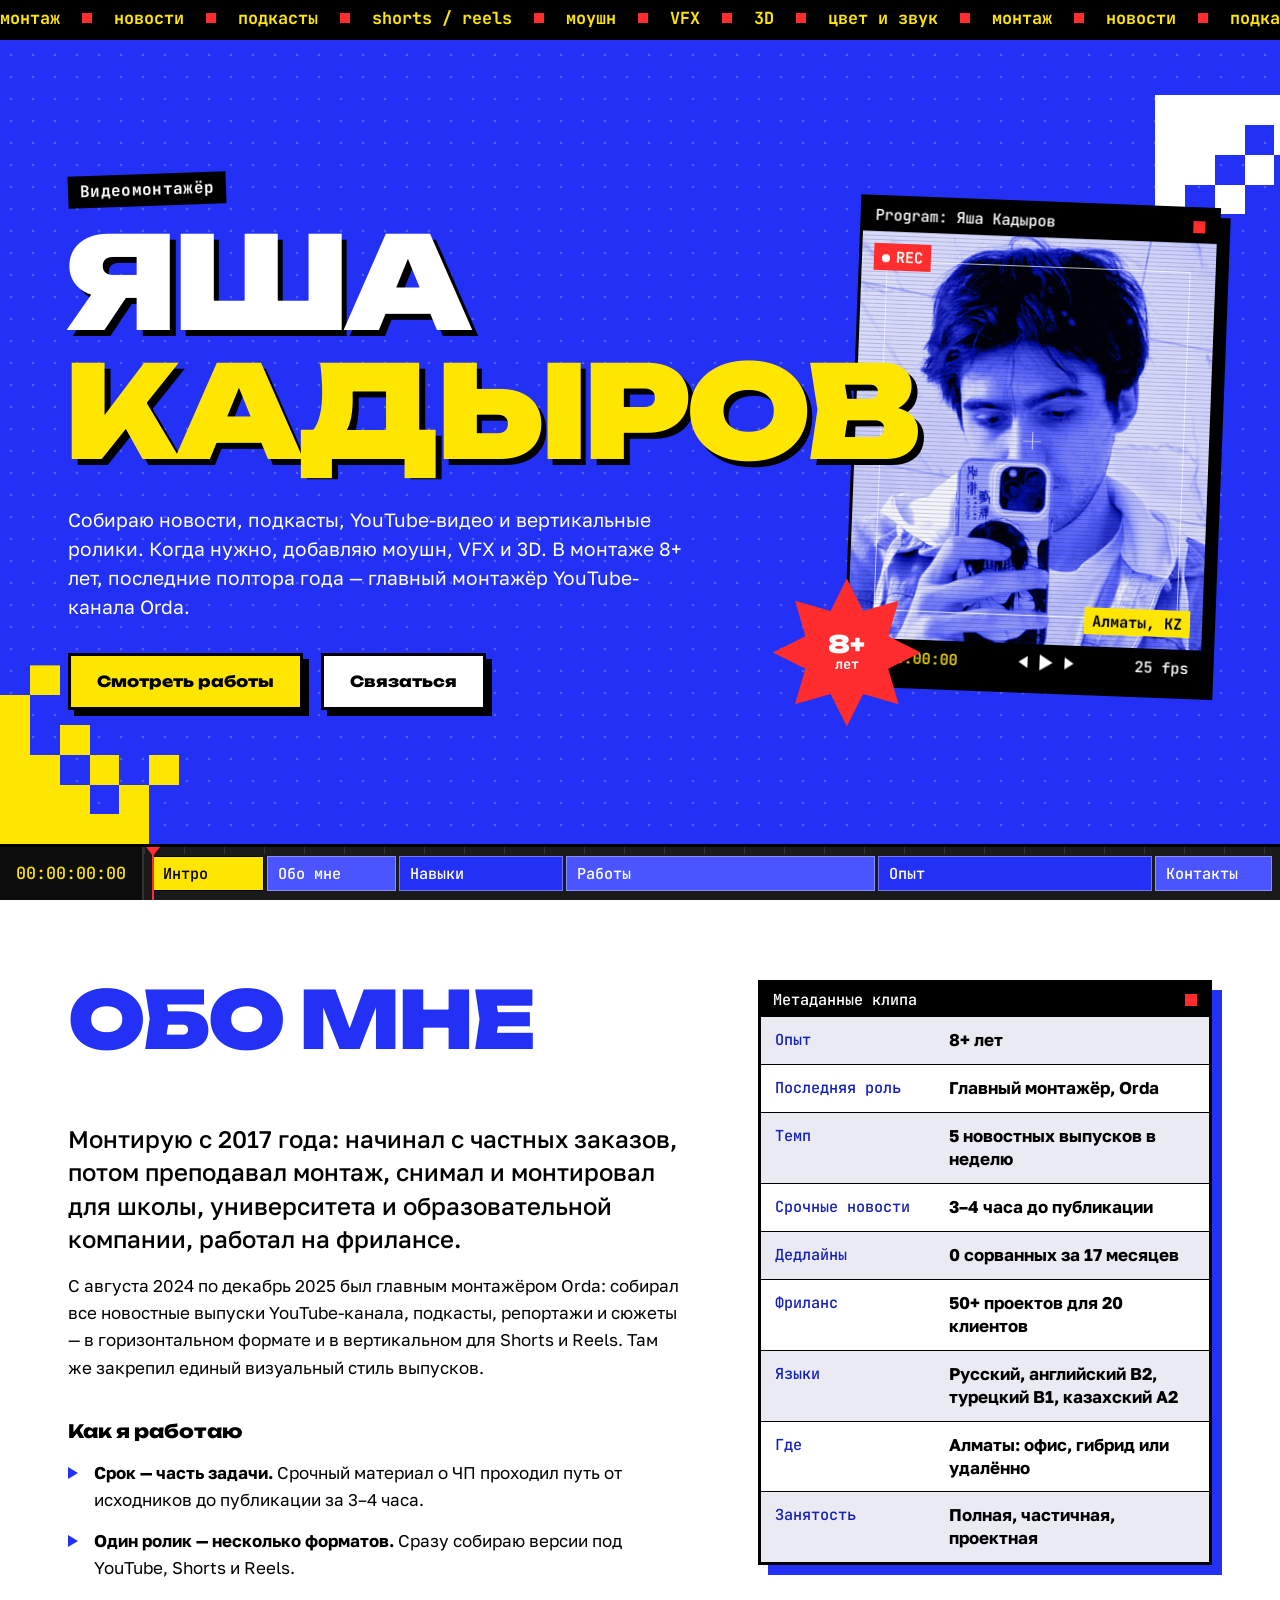
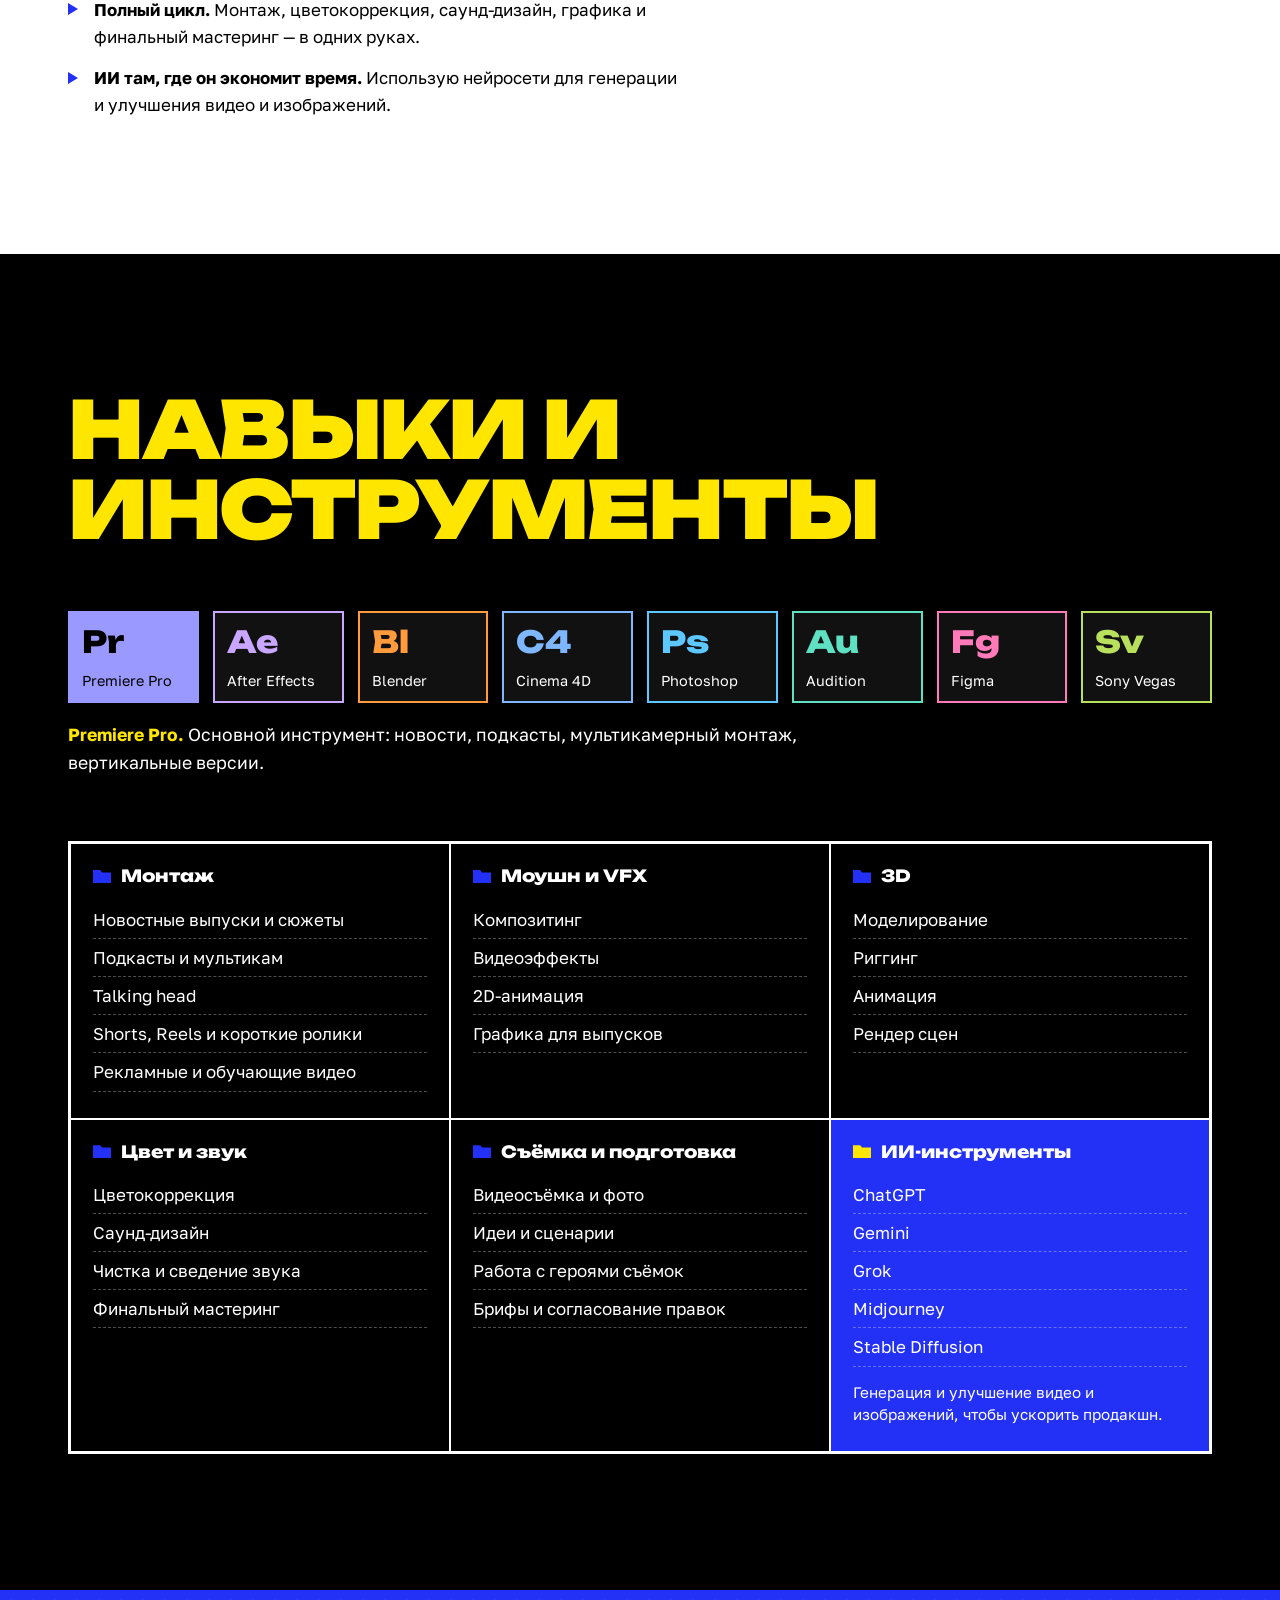
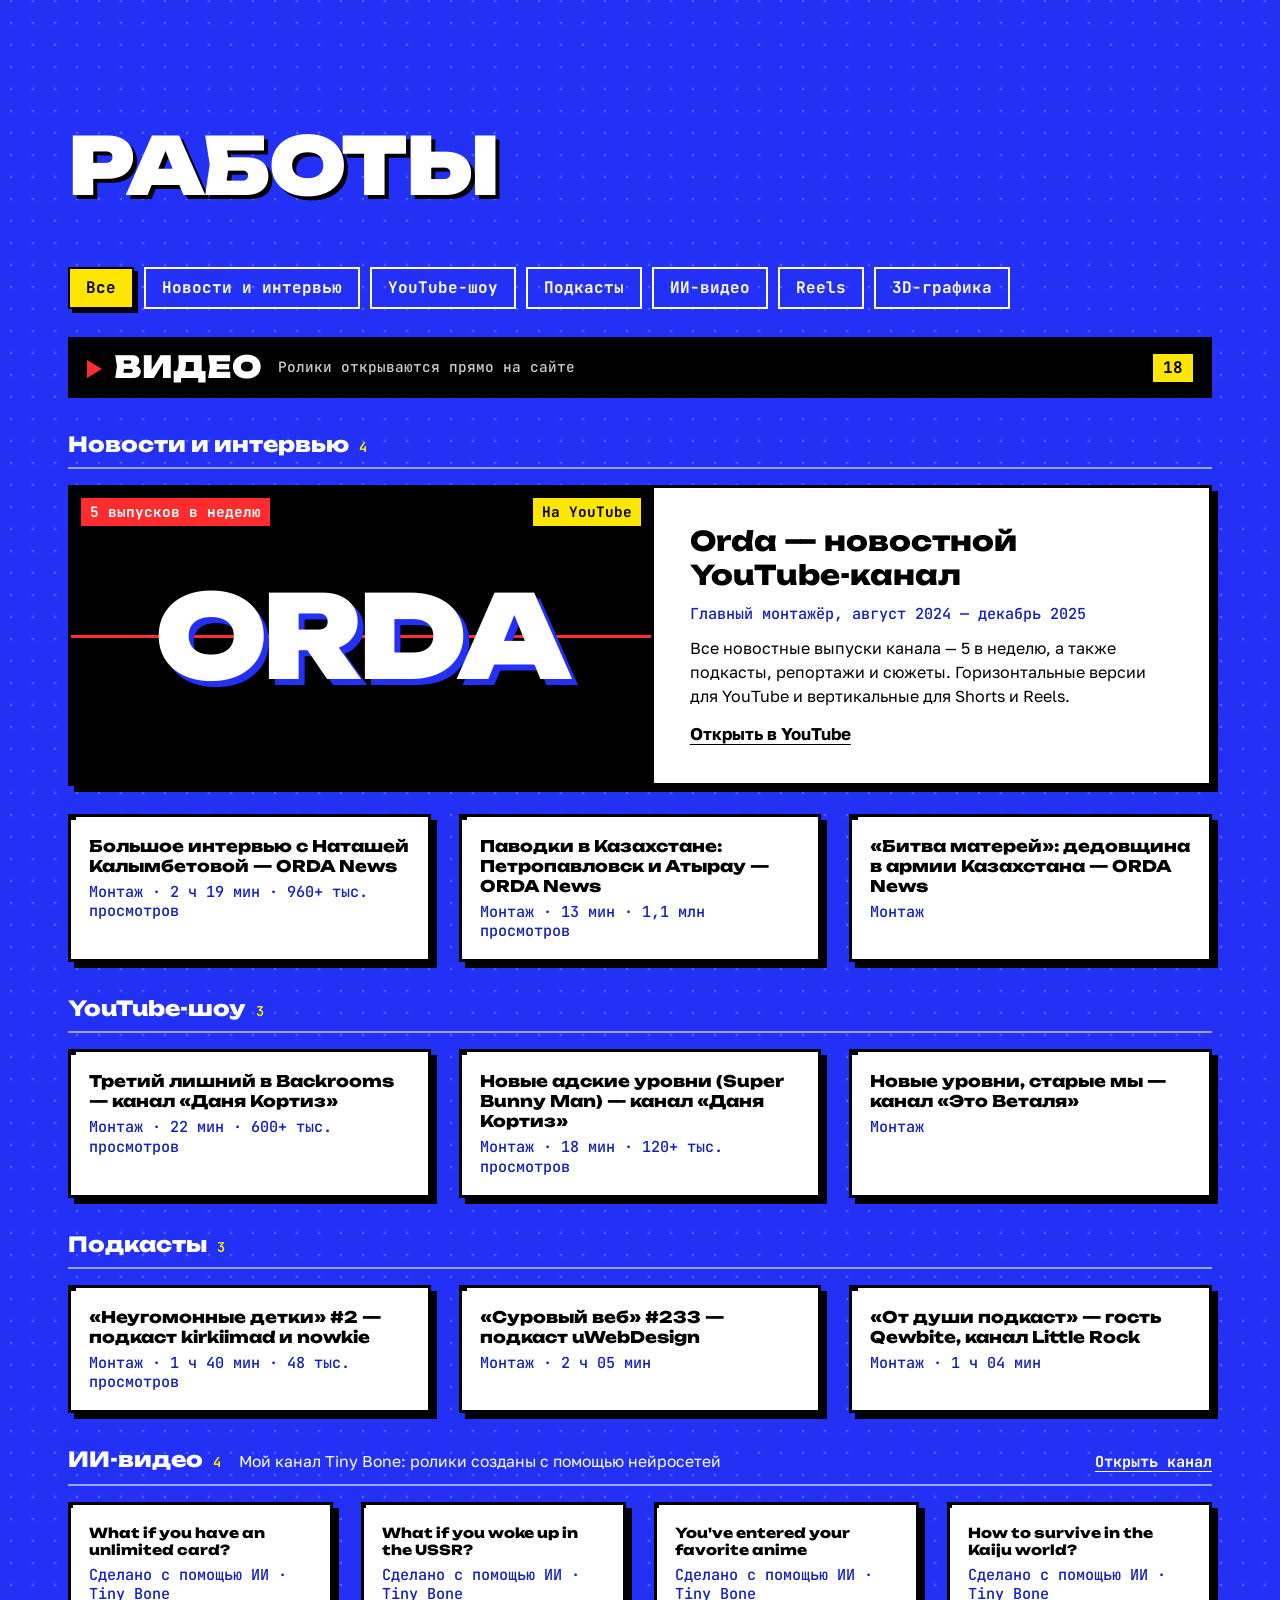
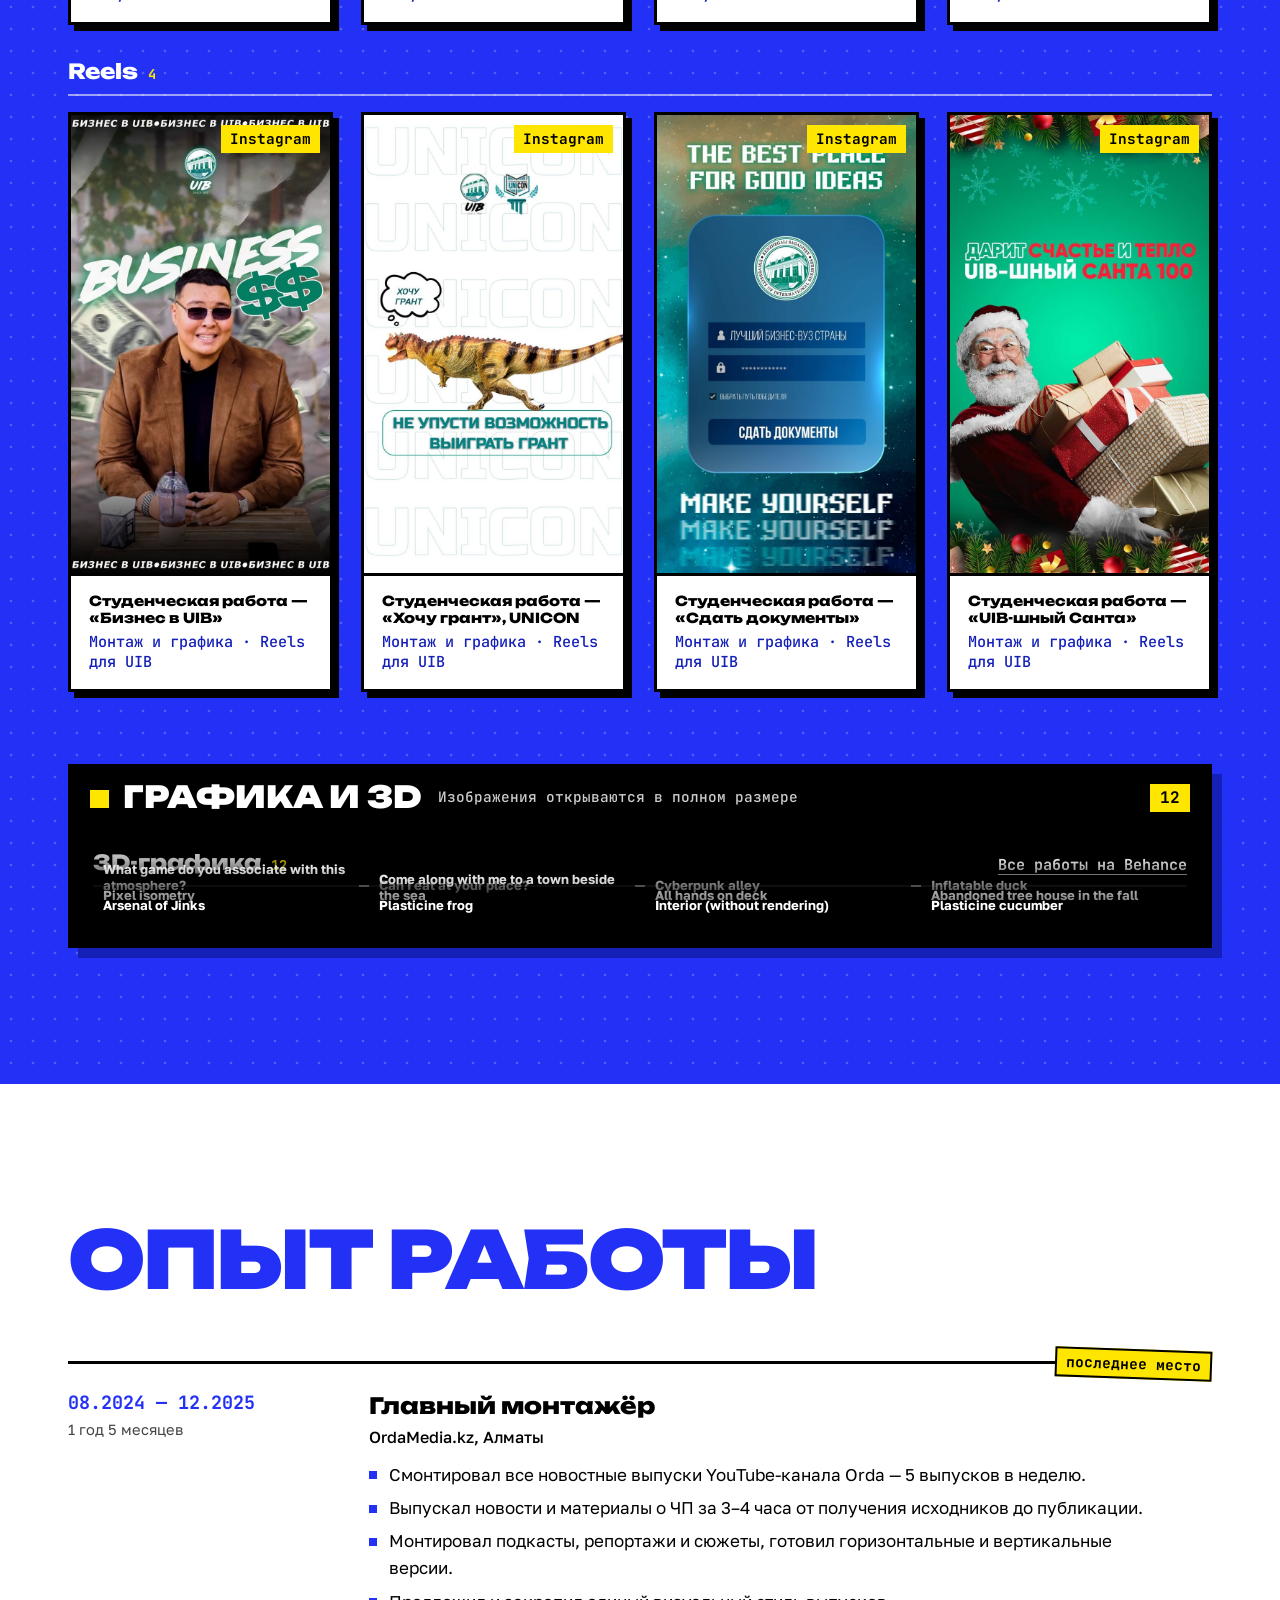
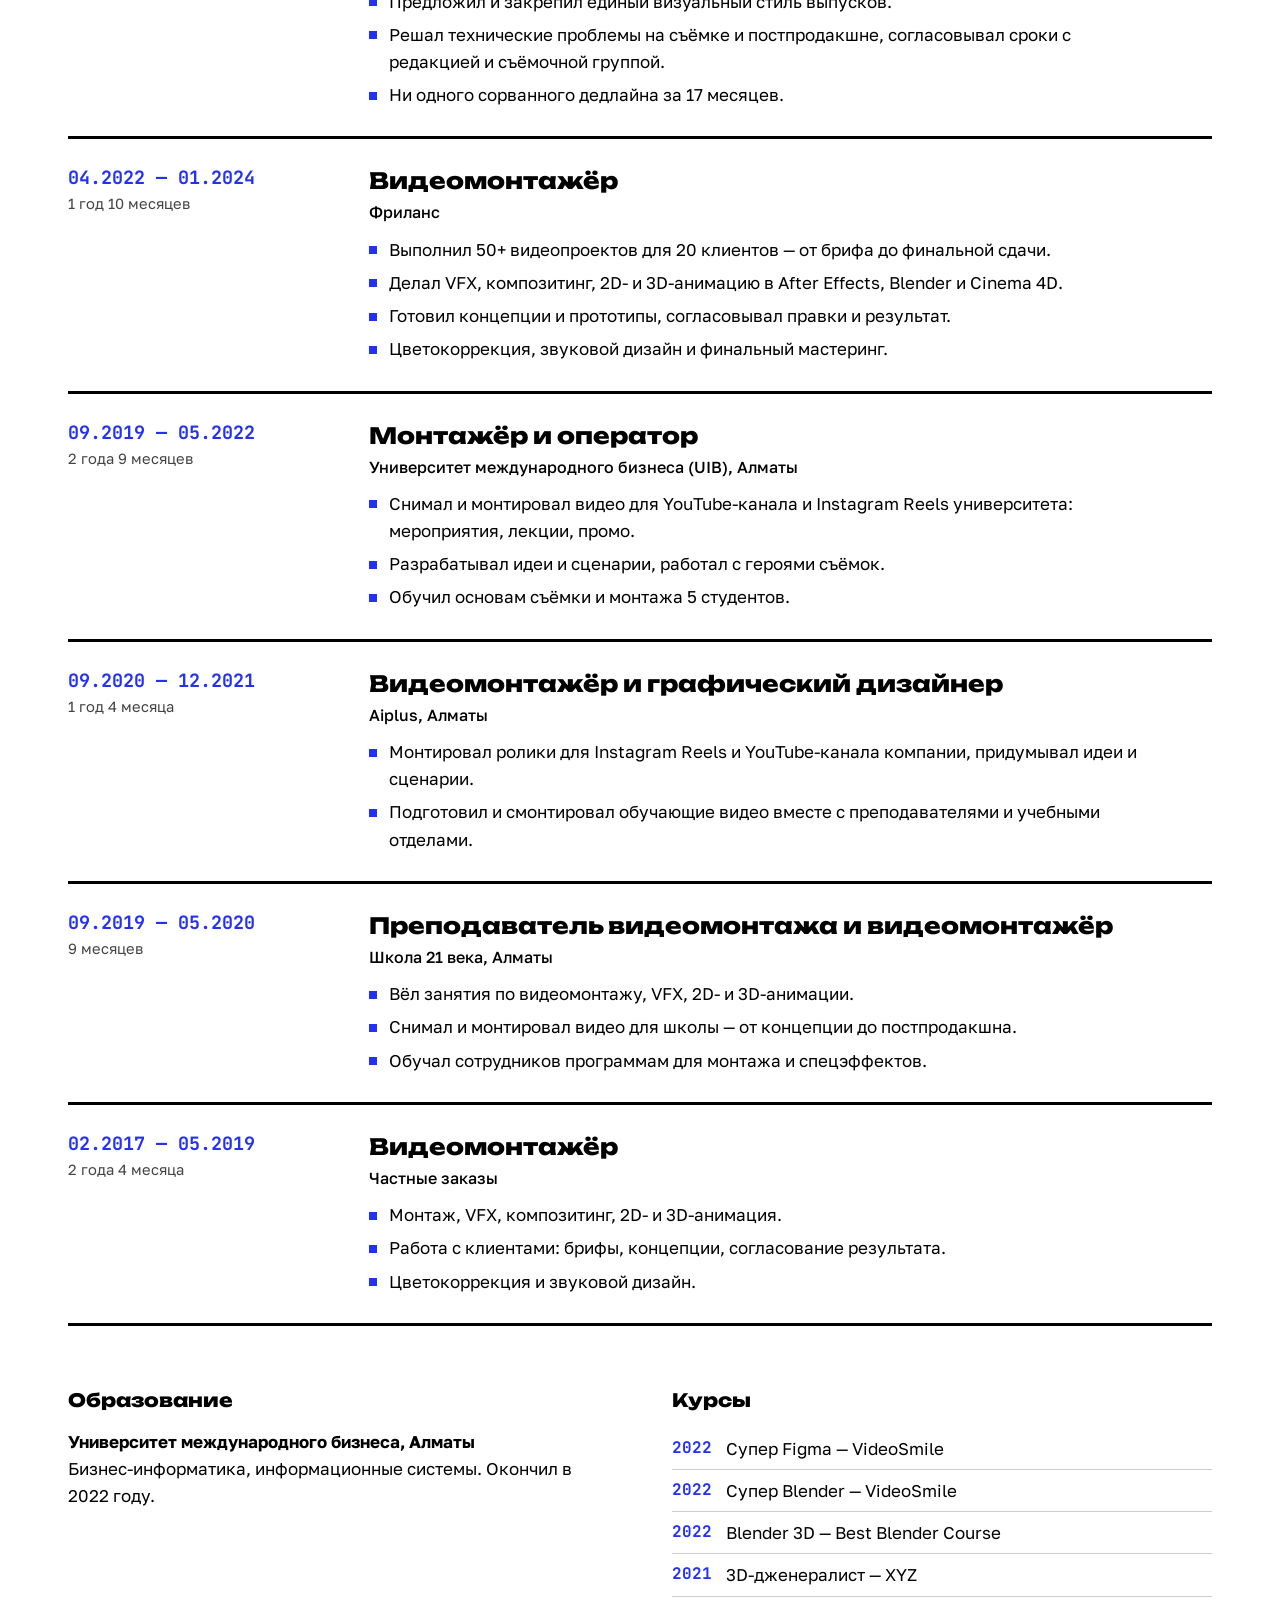
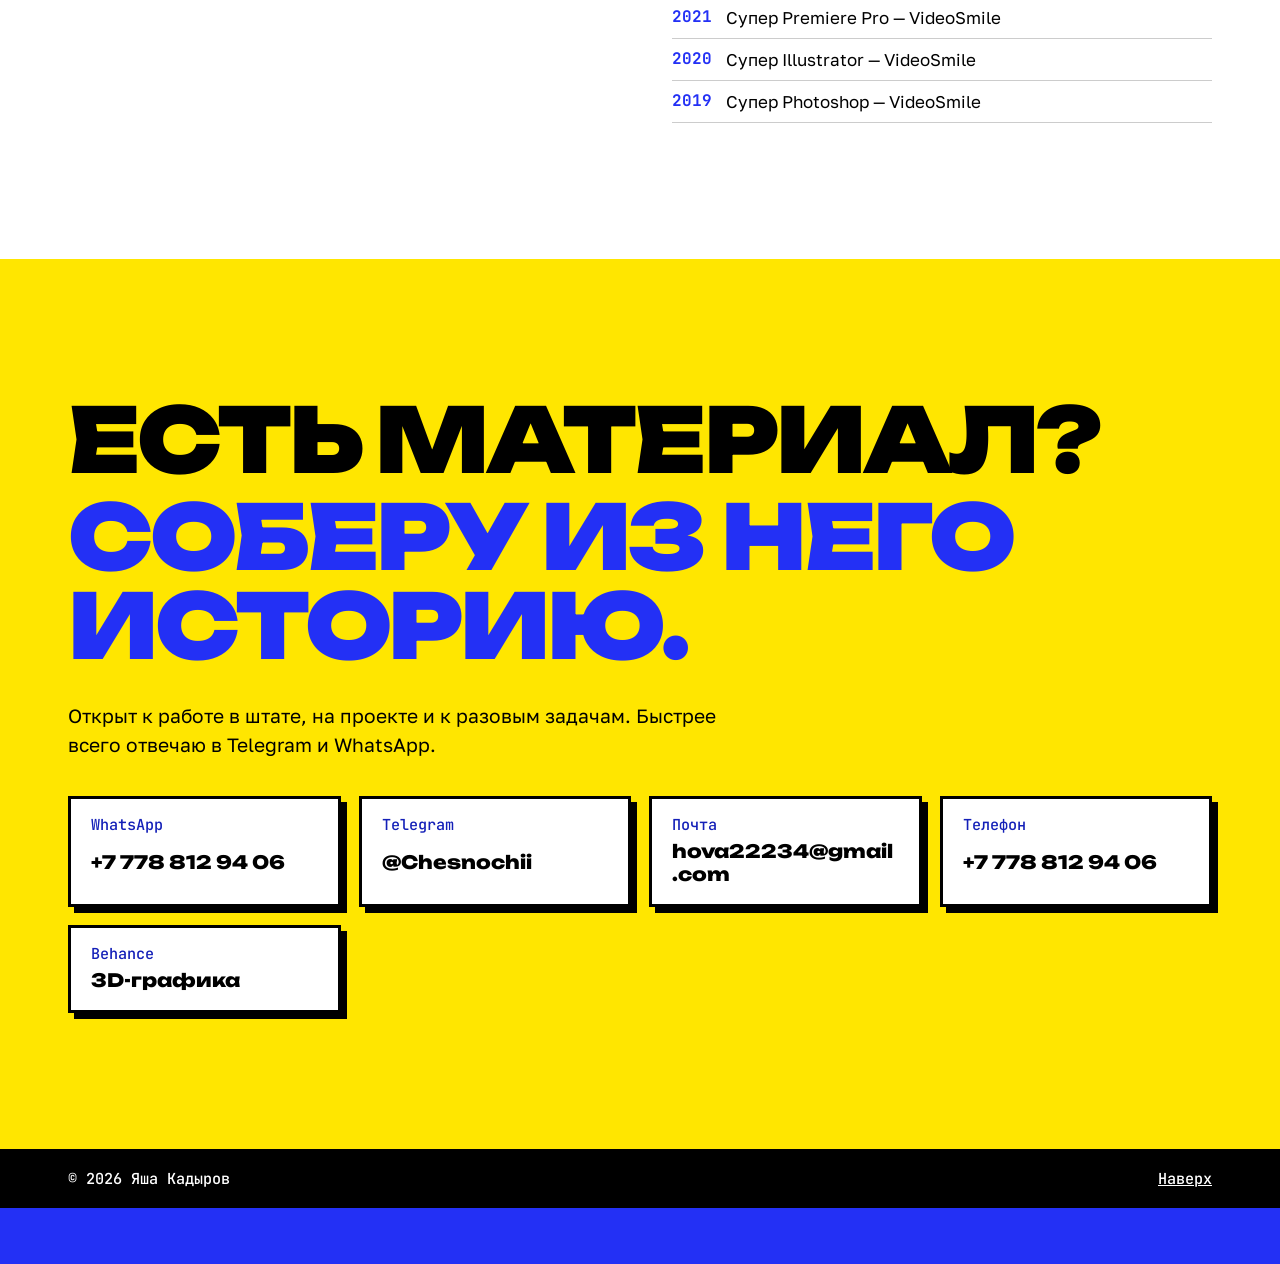
==== commit aad59f1f: "Новые работы: ролик Orda, YouTube-шоу, три Reels с обложками; бегущая строка всегда движется Co-Auth" ====
--- a/index.html
+++ b/index.html
@@ -27,7 +27,7 @@
   <link rel="preconnect" href="https://fonts.googleapis.com">
   <link rel="preconnect" href="https://fonts.gstatic.com" crossorigin>
   <link href="https://fonts.googleapis.com/css2?family=Golos+Text:wght@400;500;700&family=JetBrains+Mono:wght@500;700&family=Unbounded:wght@500;800;900&display=swap" rel="stylesheet">
-  <link rel="stylesheet" href="css/style.css?v=3">
+  <link rel="stylesheet" href="css/style.css?v=4">
 
   <script type="application/ld+json">
   {
@@ -354,7 +354,7 @@
     </div>
   </dialog>
 
-  <script src="js/data.js?v=3"></script>
-  <script src="js/main.js?v=3"></script>
+  <script src="js/data.js?v=4"></script>
+  <script src="js/main.js?v=4"></script>
 </body>
 </html>
--- a/css/style.css
+++ b/css/style.css
@@ -472,6 +472,8 @@
   .js .hero-role, .js .hero-lead, .js .hero-actions, .js .hero-visual, .js .meta.reveal { opacity: 1; translate: none; }
   .px-a, .px-b { transform: none; }
   .px-b { transform: scaleY(-1); }
+  /* бегущая строка остаётся, но медленнее: так попросил владелец сайта */
+  .ticker-run { animation: run 70s linear infinite !important; }
 }
 
 @media print {
